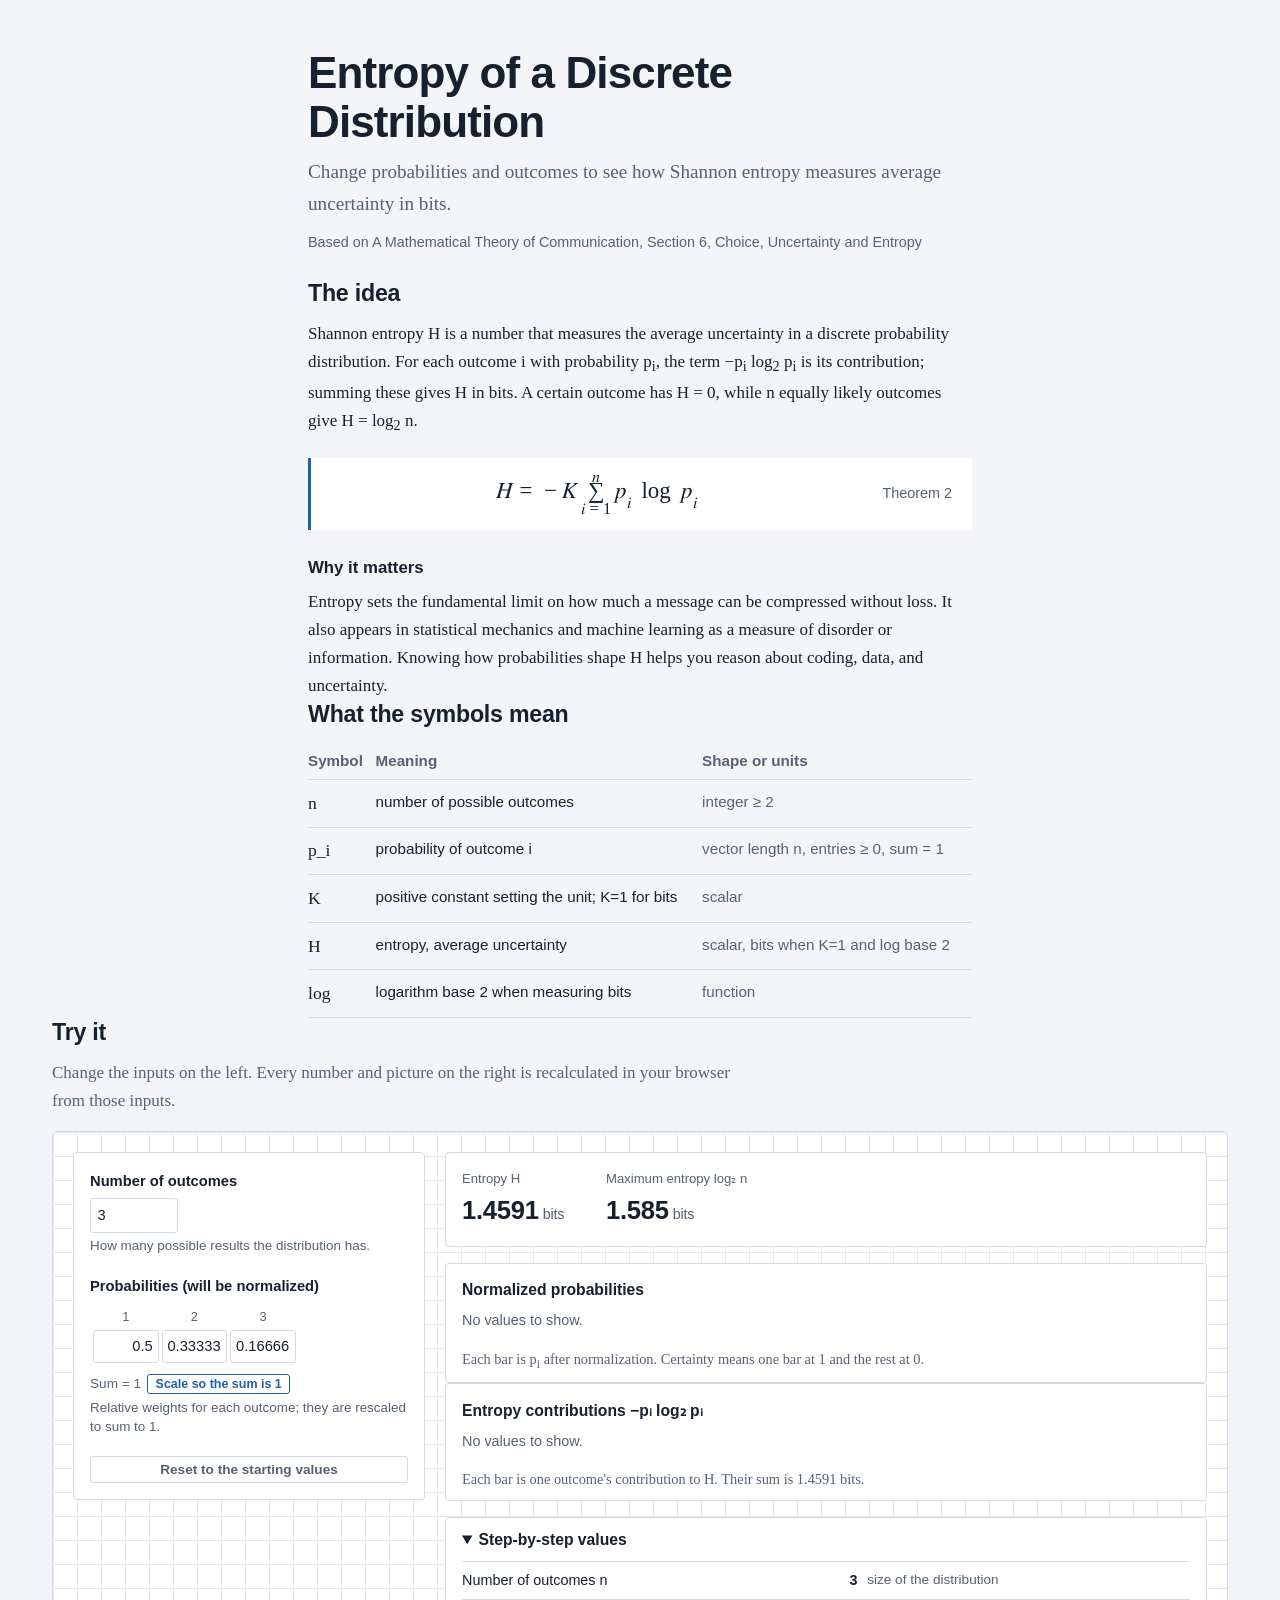
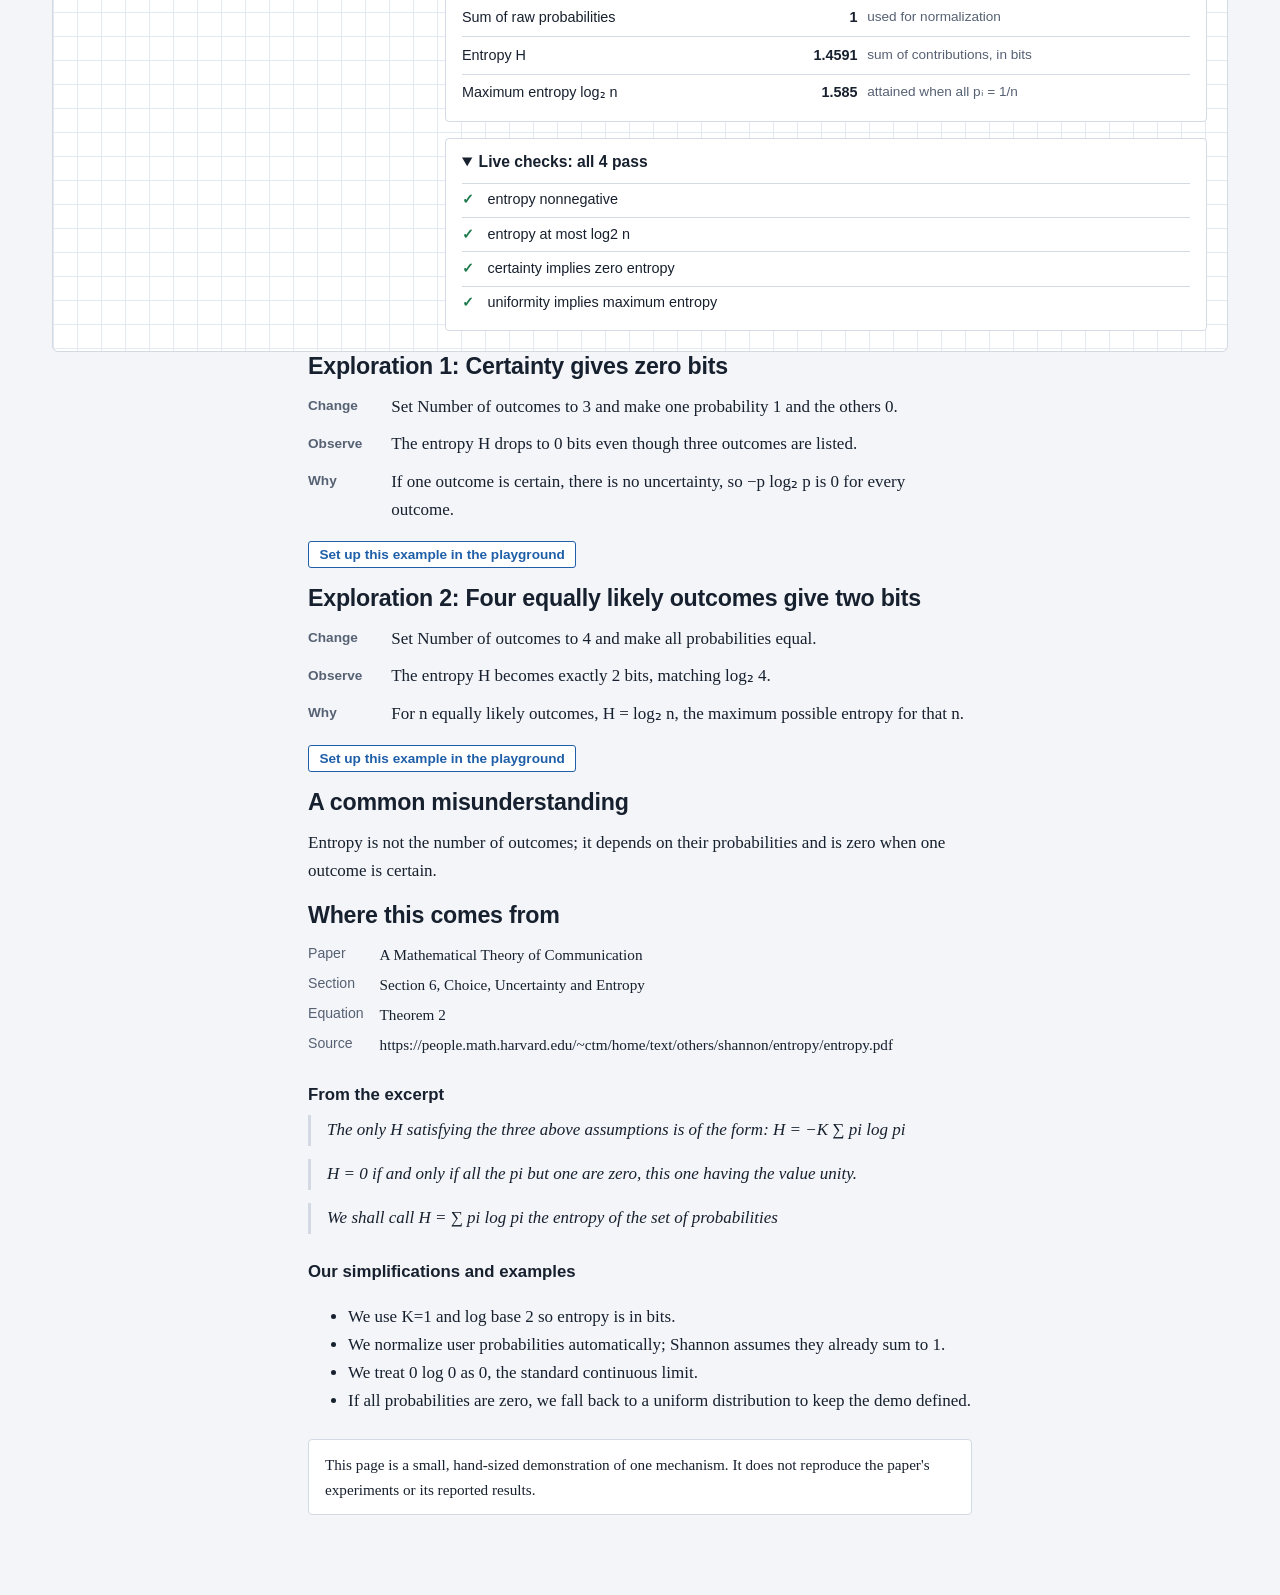
==== examples/entropy/index.html @ 0ae9be5a "docs: README, example pair (examples/entropy, copied unchanged from harness), pin all dependencies C" ====
<!doctype html>
<html lang="en">
<head>
<meta charset="utf-8">
<meta name="viewport" content="width=device-width, initial-scale=1">
<title>Entropy of a Discrete Distribution</title>
<style>
:root {
  --paper: #f3f5f8;
  --sheet: #ffffff;
  --ink: #17202e;
  --muted: #566173;
  --rule: #d3dae4;
  --grid: #e3e9f1;
  --accent: #1f5fa8;
  --accent-soft: #e4eefa;
  --mark: #fff0b3;
  --pass: #1d7a4c;
  --fail: #b3261e;
  --s1: #0072b2; --s2: #e69f00; --s3: #009e73; --s4: #cc79a7; --s5: #56b4e9; --s6: #d55e00;
  --serif: Charter, "Bitstream Charter", "Iowan Old Style", "Sitka Text", Cambria, Georgia, serif;
  --sans: -apple-system, BlinkMacSystemFont, "Segoe UI", Roboto, "Helvetica Neue", Arial, sans-serif;
  --math: "STIX Two Math", "Cambria Math", "Latin Modern Math", math, serif;
  color-scheme: light dark;
}
@media (prefers-color-scheme: dark) {
  :root {
    --paper: #161b23; --sheet: #1e2530; --ink: #e7ebf1; --muted: #a3adbd;
    --rule: #364152; --grid: #262f3c; --accent: #7fb2ec; --accent-soft: #233650;
    --mark: #5a4a12; --pass: #5cc995; --fail: #ff8a80;
  }
}

* { box-sizing: border-box; }
html { -webkit-text-size-adjust: 100%; }
body {
  margin: 0; background: var(--paper); color: var(--ink);
  font: 1.0625rem/1.65 var(--serif);
}
.skip { position: absolute; left: -999px; top: 0; background: var(--sheet); padding: .5rem 1rem; }
.skip:focus { left: 1rem; z-index: 10; }
.sr-only { position: absolute; width: 1px; height: 1px; overflow: hidden; clip: rect(0 0 0 0); }

.wrap { max-width: 44rem; margin: 0 auto; padding: 0 1.25rem; }
.wrap-wide { max-width: 76rem; margin: 0 auto; padding: 0 1.25rem; }
.wrap-inner { max-width: 44rem; margin: 0 auto; }
@media (min-width: 70rem) { .wrap-inner { margin: 0; } }

h1, h2, h3, summary, .btn, label, .readout, table, .checks, .source-line, .eq-label {
  font-family: var(--sans);
}
h1 { font-size: clamp(1.9rem, 4.5vw, 2.75rem); line-height: 1.12; font-weight: 700;
     letter-spacing: -0.02em; margin: 0 0 .6rem; }
h2 { font-size: 1.45rem; line-height: 1.25; font-weight: 650; letter-spacing: -0.01em;
     margin: 0 0 .75rem; }
h3 { font-size: 1.05rem; font-weight: 650; margin: 1.5rem 0 .4rem; }
p { margin: 0 0 1rem; }
code { font-size: .92em; background: var(--accent-soft); padding: .05em .3em; border-radius: 3px; }
math { font-family: var(--math); font-size: 1.08em; }

.page-head { padding-top: 3rem; padding-bottom: 1.5rem; }
.lede { font-size: 1.2rem; color: var(--muted); margin-bottom: .75rem; }
.source-line { font-size: .9rem; color: var(--muted); margin: 0; }

main > section { padding-top: 2.25rem; padding-bottom: .75rem; }
section:focus { outline: none; }

.equation {
  display: flex; align-items: center; gap: 1rem; margin: 1.25rem 0;
  padding: 1rem 1.25rem; background: var(--sheet); border-left: 3px solid var(--accent);
  overflow-x: auto;
}
.eq-body { flex: 1; text-align: center; font-size: 1.25rem; }
.eq-body math { font-size: 1.15em; }
.eq-label { color: var(--muted); font-size: .9rem; white-space: nowrap; }

table { border-collapse: collapse; font-variant-numeric: tabular-nums; }
.symbols { width: 100%; font-size: .95rem; }
.symbols th { text-align: left; font-weight: 600; color: var(--muted); border-bottom: 1px solid var(--rule);
              padding: .4rem .6rem .4rem 0; }
.symbols td { border-bottom: 1px solid var(--rule); padding: .55rem .6rem .55rem 0; vertical-align: top; }
.symbols td:first-child { font-family: var(--math); font-size: 1.1rem; white-space: nowrap; }
.symbols td:last-child { color: var(--muted); }

/* --- the bench: controls + results on graph paper --- */
.pg-intro { color: var(--muted); }
.bench {
  display: grid; grid-template-columns: minmax(16rem, 22rem) minmax(0, 1fr); gap: 1.25rem;
  margin-top: 1rem; padding: 1.25rem; border: 1px solid var(--rule); border-radius: 6px;
  background-color: var(--sheet);
  background-image:
    linear-gradient(var(--grid) 1px, transparent 1px),
    linear-gradient(90deg, var(--grid) 1px, transparent 1px);
  background-size: 24px 24px;
}
@media (max-width: 52rem) { .bench { grid-template-columns: minmax(0, 1fr); padding: .85rem; } }
.bench > * { min-width: 0; }
.controls, .results > * { background: var(--sheet); }
.controls { padding: 1rem; border: 1px solid var(--rule); border-radius: 4px; align-self: start; }
@media (min-width: 52rem) { .controls { position: sticky; top: 1rem; max-height: calc(100vh - 2rem); overflow: auto; } }
.results { display: flex; flex-direction: column; gap: 1rem; min-width: 0; }

.ctl { margin-bottom: 1.15rem; font-family: var(--sans); font-size: .92rem; }
.ctl > label, .ctl > .ctl-label { display: block; font-weight: 600; margin-bottom: .3rem; }
.ctl .help { color: var(--muted); font-size: .84rem; margin: .25rem 0 0; line-height: 1.4; }
.ctl-row { display: flex; align-items: center; gap: .6rem; }
.ctl input[type=range] { flex: 1; accent-color: var(--accent); min-width: 0; }
.ctl input[type=number], .ctl select, .grid-in {
  font: inherit; font-variant-numeric: tabular-nums; color: var(--ink); background: var(--sheet);
  border: 1px solid var(--rule); border-radius: 3px; padding: .25rem .4rem;
}
.ctl input[type=number] { width: 5.5rem; }
.ctl select { width: 100%; }
.ctl input[aria-invalid=true], .grid-in[aria-invalid=true] { border-color: var(--fail); }
.switch { display: flex; align-items: center; gap: .55rem; font-weight: 600; cursor: pointer; }
.switch input { width: 1.1rem; height: 1.1rem; accent-color: var(--accent); }
.grid { border-collapse: separate; border-spacing: 3px; }
.grid th { font-weight: 500; color: var(--muted); font-size: .8rem; padding: 0 .2rem; text-align: center; }
.grid td { padding: 0; }
.grid-in { width: 4.1rem; text-align: right; padding: .2rem .3rem; }
.ctl-tools { display: flex; flex-wrap: wrap; gap: .4rem; margin-top: .45rem; align-items: center; }
.sum { color: var(--muted); font-size: .85rem; font-variant-numeric: tabular-nums; }
.sum.off { color: var(--fail); }

.btn {
  font-size: .85rem; font-weight: 600; color: var(--accent); background: var(--sheet);
  border: 1px solid currentColor; border-radius: 3px; padding: .3rem .65rem; cursor: pointer;
}
.btn:hover { background: var(--accent-soft); }
.btn.quiet { border-color: var(--rule); color: var(--muted); width: 100%; }
.btn.small { font-size: .78rem; padding: .15rem .45rem; }
.btn[disabled] { opacity: .45; cursor: default; }
:focus-visible { outline: 3px solid var(--accent); outline-offset: 2px; }

.error { border: 1px solid var(--fail); color: var(--fail); padding: .75rem 1rem; border-radius: 4px;
         font-family: var(--sans); font-size: .92rem; }

.readout { display: flex; flex-wrap: wrap; gap: .5rem 2rem; margin: 0; padding: .9rem 1rem;
           border: 1px solid var(--rule); border-radius: 4px; }
.readout:empty { display: none; }
.readout div { min-width: 7rem; }
.readout dt { font-size: .82rem; color: var(--muted); }
.readout dd { margin: 0; font-size: 1.6rem; font-weight: 650; font-variant-numeric: tabular-nums;
              letter-spacing: -0.01em; border-radius: 3px; }
.readout dd .unit { font-size: .9rem; font-weight: 500; color: var(--muted); margin-left: .25rem; }

.figure { border: 1px solid var(--rule); border-radius: 4px; padding: .85rem 1rem .6rem; margin: 0; }
.figure h3 { margin: 0 0 .35rem; font-size: .98rem; }
.figure figcaption { font-size: .9rem; color: var(--muted); margin-top: .4rem; line-height: 1.45; }
.figure .chart { overflow-x: auto; }
.figure svg { display: block; width: 100%; height: auto; overflow: visible; }
.figure .chart > svg { min-width: 460px; }
.figure .note { font-family: var(--sans); font-size: .9rem; color: var(--muted); }
svg text { font-family: var(--sans); fill: var(--ink); font-variant-numeric: tabular-nums; }
svg .axis line, svg .axis path { stroke: var(--muted); }
svg .gridline { stroke: var(--grid); }
svg .tick { font-size: 11px; fill: var(--muted); }
svg .axis-label { font-size: 12px; fill: var(--muted); }
svg .val { font-size: 11px; }
svg .prim-box { fill: var(--sheet); stroke: var(--ink); stroke-width: 1.4; }
svg .prim-box.accent { fill: var(--accent-soft); stroke: var(--accent); }
svg .prim-line { stroke: var(--ink); stroke-width: 1.6; fill: none; }
svg .prim-line.accent { stroke: var(--accent); }
.mtable { font-size: .9rem; }
.mtable td, .mtable th { border: 1px solid var(--rule); padding: .25rem .55rem; text-align: right; }
.mtable th { color: var(--muted); font-weight: 500; background: var(--paper); }
.mwrap { overflow-x: auto; }

.panel { border: 1px solid var(--rule); border-radius: 4px; padding: .6rem 1rem; }
.panel summary { font-weight: 650; cursor: pointer; font-size: .98rem; }
.inter { width: 100%; font-size: .9rem; margin-top: .5rem; }
.inter td { border-top: 1px solid var(--rule); padding: .4rem .6rem .4rem 0; vertical-align: top; }
.inter td.v { text-align: right; white-space: nowrap; font-weight: 600; border-radius: 3px; }
.inter td.n { color: var(--muted); font-size: .85rem; }
.inter .mini { margin-left: auto; }
.inter .mini td { border: 0; padding: 0 0 0 .7rem; font-weight: 600; }
.checks { list-style: none; padding: 0; margin: .5rem 0 0; font-size: .9rem; }
.checks li { padding: .3rem 0; border-top: 1px solid var(--rule); display: flex; gap: .5rem; }
.checks .mark { font-weight: 700; width: 1.1rem; flex: none; }
.checks .ok .mark { color: var(--pass); }
.checks .bad .mark { color: var(--fail); }
.checks .detail { color: var(--muted); }

.changed { animation: mark 1.1s ease-out; }
@keyframes mark { from { background: var(--mark); } to { background: transparent; } }
@media (prefers-reduced-motion: reduce) {
  .changed { animation: none; }
  html { scroll-behavior: auto; }
}

.explore > .btn { margin-bottom: 1rem; }
.explore .steps { margin: 0 0 1rem; padding: 0; list-style: none; }
.explore .steps li { margin: 0 0 .6rem; padding-left: 5.2rem; position: relative; }
.explore .steps b { position: absolute; left: 0; font-family: var(--sans); font-size: .85rem;
                    color: var(--muted); font-weight: 600; top: .15rem; }

.cite { display: grid; grid-template-columns: max-content 1fr; gap: .3rem 1rem; margin: 0 0 1rem;
        font-size: .95rem; }
.cite dt { font-family: var(--sans); color: var(--muted); font-size: .88rem; }
.cite dd { margin: 0; overflow-wrap: anywhere; }
blockquote { margin: 0 0 .8rem; padding: .1rem 0 .1rem 1rem; border-left: 3px solid var(--rule);
             color: var(--ink); font-style: italic; }
.disclaimer { margin-top: 1.5rem; padding: .75rem 1rem; background: var(--sheet);
              border: 1px solid var(--rule); border-radius: 4px; font-size: .95rem; }
.empty-note { color: var(--muted); font-style: italic; }
main { padding-bottom: 4rem; }

</style>
</head>
<body>
<a class="skip" href="#playground">Skip to the playground</a>
<header class="page-head wrap">
  <h1 id="title"></h1>
  <p class="lede" id="subtitle"></p>
  <p class="source-line" id="source-line"></p>
</header>

<main>
  <section id="idea" class="wrap prose" aria-labelledby="idea-h">
    <h2 id="idea-h">The idea</h2>
    <div id="idea-what"></div>
    <div class="equation" id="equation" hidden>
      <div class="eq-body" id="equation-body"></div>
      <span class="eq-label" id="equation-label"></span>
    </div>
    <h3>Why it matters</h3>
    <div id="idea-why"></div>
  </section>

  <section id="symbols" class="wrap prose" aria-labelledby="symbols-h">
    <h2 id="symbols-h">What the symbols mean</h2>
    <table class="symbols">
      <thead><tr><th scope="col">Symbol</th><th scope="col">Meaning</th><th scope="col">Shape or units</th></tr></thead>
      <tbody id="symbols-body"></tbody>
    </table>
  </section>

  <section id="playground" class="wrap-wide" aria-labelledby="playground-h" tabindex="-1">
    <div class="wrap-inner">
      <h2 id="playground-h">Try it</h2>
      <p class="pg-intro" id="playground-intro">Change the inputs on the left. Every number and picture on the right is recalculated in your browser from those inputs.</p>
    </div>
    <div class="bench">
      <div class="controls" id="controls" aria-label="Inputs">
        <div id="controls-list"></div>
        <button type="button" class="btn quiet" id="reset">Reset to the starting values</button>
      </div>
      <div class="results">
        <div class="error" id="error" role="alert" hidden></div>
        <dl class="readout" id="readout"></dl>
        <div id="visuals"></div>
        <details class="panel" id="intermediates-panel" open>
          <summary>Step-by-step values</summary>
          <table class="inter"><tbody id="intermediates"></tbody></table>
        </details>
        <details class="panel" id="checks-panel" open>
          <summary id="checks-summary">Live checks</summary>
          <ul class="checks" id="checks"></ul>
        </details>
      </div>
    </div>
    <p class="sr-only" id="live" aria-live="polite"></p>
  </section>

  <section id="explore-1" class="wrap prose explore" aria-labelledby="explore-1-h"></section>
  <section id="explore-2" class="wrap prose explore" aria-labelledby="explore-2-h"></section>

  <section id="limitation" class="wrap prose" aria-labelledby="limitation-h">
    <h2 id="limitation-h">A limitation</h2>
    <div id="limitation-body"></div>
  </section>

  <section id="grounding" class="wrap prose" aria-labelledby="grounding-h">
    <h2 id="grounding-h">Where this comes from</h2>
    <dl class="cite" id="cite"></dl>
    <h3>From the excerpt</h3>
    <div id="from-excerpt"></div>
    <h3>Our simplifications and examples</h3>
    <ul id="our-simplifications"></ul>
    <p class="disclaimer" id="disclaimer">This page is a small, hand-sized demonstration of one mechanism. It does not reproduce the paper's experiments or its reported results.</p>
  </section>
</main>

<noscript><p class="wrap">This explainer needs JavaScript to calculate its values. Turn JavaScript on and reload the page.</p></noscript>

<script type="application/json" id="spec">{"title":"Entropy of a Discrete Distribution","subtitle":"Change probabilities and outcomes to see how Shannon entropy measures average uncertainty in bits.","meta":{"paper_title":"A Mathematical Theory of Communication","section_label":"Section 6, Choice, Uncertainty and Entropy","equation_label":"Theorem 2","source_url":"https://people.math.harvard.edu/~ctm/home/text/others/shannon/entropy/entropy.pdf","audience":"engineering undergraduate"},"sections":{"idea":{"what":"Shannon entropy H is a number that measures the average uncertainty in a discrete probability distribution. For each outcome i with probability p<sub>i<\/sub>, the term −p<sub>i<\/sub> log<sub>2<\/sub> p<sub>i<\/sub> is its contribution; summing these gives H in bits. A certain outcome has H = 0, while n equally likely outcomes give H = log<sub>2<\/sub> n.","why":"Entropy sets the fundamental limit on how much a message can be compressed without loss. It also appears in statistical mechanics and machine learning as a measure of disorder or information. Knowing how probabilities shape H helps you reason about coding, data, and uncertainty."},"equation":"<math display=\"block\"><mi>H<\/mi><mo>=<\/mo><mo>−<\/mo><mi>K<\/mi><munderover><mo>∑<\/mo><mrow><mi>i<\/mi><mo>=<\/mo><mn>1<\/mn><\/mrow><mi>n<\/mi><\/munderover><msub><mi>p<\/mi><mi>i<\/mi><\/msub><msub><mo>log<\/mo><mrow><\/mrow><\/msub><msub><mi>p<\/mi><mi>i<\/mi><\/msub><\/math>","symbols":[{"symbol":"n","meaning":"number of possible outcomes","shape":"integer ≥ 2"},{"symbol":"p_i","meaning":"probability of outcome i","shape":"vector length n, entries ≥ 0, sum = 1"},{"symbol":"K","meaning":"positive constant setting the unit; K=1 for bits","shape":"scalar"},{"symbol":"H","meaning":"entropy, average uncertainty","shape":"scalar, bits when K=1 and log base 2"},{"symbol":"log","meaning":"logarithm base 2 when measuring bits","shape":"function"}],"explorations":[{"title":"Certainty gives zero bits","change":"Set Number of outcomes to 3 and make one probability 1 and the others 0.","observe":"The entropy H drops to 0 bits even though three outcomes are listed.","why":"If one outcome is certain, there is no uncertainty, so −p log₂ p is 0 for every outcome.","preset":{"n":3,"p":[1,0,0]}},{"title":"Four equally likely outcomes give two bits","change":"Set Number of outcomes to 4 and make all probabilities equal.","observe":"The entropy H becomes exactly 2 bits, matching log₂ 4.","why":"For n equally likely outcomes, H = log₂ n, the maximum possible entropy for that n.","preset":{"n":4,"p":[0.25,0.25,0.25,0.25]}}],"limitation":{"kind":"misconception","text":"Entropy is not the number of outcomes; it depends on their probabilities and is zero when one outcome is certain."}},"controls":[{"id":"n","type":"number","label":"Number of outcomes","help":"How many possible results the distribution has.","min":2,"max":6,"step":1,"default":3},{"id":"p","type":"vector","label":"Probabilities (will be normalized)","help":"Relative weights for each outcome; they are rescaled to sum to 1.","length_from":"n","normalize":true,"default":[0.5,0.3333333333333333,0.16666666666666666],"min":0,"max":1,"step":0.01}],"outputs":[{"key":"entropy_bits","label":"Entropy H","decimals":4,"unit":"bits"},{"key":"max_entropy_bits","label":"Maximum entropy log₂ n","decimals":4,"unit":"bits"}],"visuals":[{"type":"bar","title":"Normalized probabilities","caption":"Each bar is p<sub>i<\/sub> after normalization. Certainty means one bar at 1 and the rest at 0.","values":"normalized_p","labels":["1","2","3","4","5","6"],"highlight":"max","y_label":"Probability","y_min":0,"y_max":1,"decimals":3},{"type":"bar","title":"Entropy contributions −pᵢ log₂ pᵢ","caption":"Each bar is one outcome's contribution to H. Their sum is {outputs.entropy_bits:4} bits.","values":"contributions","labels":["1","2","3","4","5","6"],"highlight":"max","y_label":"Contribution (bits)","y_min":0,"y_max":1,"decimals":3}],"invariants":[{"name":"entropy nonnegative","js":"out.entropy_bits >= -1e-12"},{"name":"entropy at most log2 n","js":"out.entropy_bits <= out.max_entropy_bits + 1e-12"},{"name":"certainty implies zero entropy","js":"!out.is_certain || Math.abs(out.entropy_bits) < 1e-12"},{"name":"uniformity implies maximum entropy","js":"!out.is_uniform || Math.abs(out.entropy_bits - out.max_entropy_bits) < 1e-12"}],"grounding":{"from_excerpt":["The only H satisfying the three above assumptions is of the form: H = −K ∑ pi log pi","H = 0 if and only if all the pi but one are zero, this one having the value unity.","We shall call H = ∑ pi log pi the entropy of the set of probabilities"],"our_simplifications":["We use K=1 and log base 2 so entropy is in bits.","We normalize user probabilities automatically; Shannon assumes they already sum to 1.","We treat 0 log 0 as 0, the standard continuous limit.","If all probabilities are zero, we fall back to a uniform distribution to keep the demo defined."]}}</script>
<script>
(function () {
"use strict";
try {
function compute(state) {
  const n = Math.max(2, Math.min(6, Math.round(state.n)));
  let raw = Array.isArray(state.p) ? state.p.slice(0, n) : [];
  while (raw.length < n) raw.push(0);
  raw = raw.map(v => (typeof v === 'number' && isFinite(v) && v > 0) ? v : 0);
  let sum = raw.reduce((a, b) => a + b, 0);
  let normalized_p;
  if (sum <= 0) {
    normalized_p = Array(n).fill(1 / n);
  } else {
    normalized_p = raw.map(v => v / sum);
  }
  const contributions = normalized_p.map(p => p > 0 ? -p * Math.log2(p) : 0);
  const entropy_bits = contributions.reduce((a, b) => a + b, 0);
  const max_entropy_bits = Math.log2(n);
  const is_certain = normalized_p.some(p => Math.abs(p - 1) < 1e-12);
  const is_uniform = normalized_p.every(p => Math.abs(p - 1 / n) < 1e-12);
  return {
    outputs: {
      normalized_p,
      contributions,
      entropy_bits,
      max_entropy_bits,
      is_certain,
      is_uniform
    },
    intermediates: [
      { label: 'Number of outcomes n', value: n, note: 'size of the distribution' },
      { label: 'Sum of raw probabilities', value: sum, note: 'used for normalization' },
      { label: 'Entropy H', value: entropy_bits, note: 'sum of contributions, in bits' },
      { label: 'Maximum entropy log₂ n', value: max_entropy_bits, note: 'attained when all pᵢ = 1/n' }
    ],
    checks: []
  };
}
;window.__P2P_COMPUTE = (typeof compute === "function") ? compute : null;
} catch (e) { window.__P2P_COMPUTE_ERROR = String(e && e.message || e); }
})();
</script>
<script>
/* Paper to Playground runtime: generic, topic-agnostic renderer.
 * Reads SPEC (JSON, already sanitized in Python) and calls compute(state), which the
 * page defines in a separate <script>. Owns all DOM work: controls, charts, readouts.
 * No network APIs, no external resources. ES2017. */
(function () {
  "use strict";

  var SPEC = {};
  try { SPEC = JSON.parse(document.getElementById("spec").textContent) || {}; }
  catch (e) { SPEC = {}; }
  var compute = typeof window.__P2P_COMPUTE === "function" ? window.__P2P_COMPUTE : null;
  var computeLoadError = window.__P2P_COMPUTE_ERROR || null;

  var CONTROLS = Array.isArray(SPEC.controls) ? SPEC.controls : [];
  // Invariants from the plan: boolean expressions over out (outputs) and s (state).
  var INVARIANTS = (Array.isArray(SPEC.invariants) ? SPEC.invariants : []).map(function (inv) {
    var fn = null;
    try { fn = new Function("out", "s", '"use strict"; return (' + String(inv.js) + ");"); } catch (e) { fn = null; }
    return { label: inv.name || String(inv.js), fn: fn };
  });
  var byId = {};
  CONTROLS.forEach(function (c) { if (c && c.id) byId[c.id] = c; });
  var state = {};
  var lastValues = {};
  var ctlNodes = {};
  var SERIES = ["var(--s1)", "var(--s2)", "var(--s3)", "var(--s4)", "var(--s5)", "var(--s6)"];
  var NS = "http://www.w3.org/2000/svg"; // XML namespace identifier, not a network request

  // ---------- small helpers ----------
  function $(id) { return document.getElementById(id); }
  function clone(v) { return v === undefined ? v : JSON.parse(JSON.stringify(v)); }
  function isNum(v) { return typeof v === "number"; }
  function el(tag, attrs, kids) {
    var n = document.createElement(tag);
    if (attrs) Object.keys(attrs).forEach(function (k) {
      if (k === "html") n.innerHTML = attrs[k] == null ? "" : String(attrs[k]);
      else if (k === "text") n.textContent = attrs[k] == null ? "" : String(attrs[k]);
      else if (k === "cls") n.className = attrs[k];
      else if (attrs[k] !== undefined && attrs[k] !== null && attrs[k] !== false) n.setAttribute(k, attrs[k]);
    });
    (kids || []).forEach(function (k) { if (k) n.appendChild(k); });
    return n;
  }
  function svg(tag, attrs, text) {
    var n = document.createElementNS(NS, tag);
    if (attrs) Object.keys(attrs).forEach(function (k) {
      if (attrs[k] !== undefined && attrs[k] !== null) n.setAttribute(k, attrs[k]);
    });
    if (text !== undefined) n.textContent = text;
    return n;
  }
  var scratch = document.createElement("div");
  function plain(s) { scratch.innerHTML = s == null ? "" : String(s); return scratch.textContent; }
  function setHTML(id, s) { var n = $(id); if (n) n.innerHTML = s == null ? "" : String(s); }

  function fmt(v, d) {
    if (d === undefined || d === null) d = 3;
    if (v === null || v === undefined) return "—";
    if (typeof v === "boolean") return v ? "yes" : "no";
    if (isNum(v)) {
      if (!isFinite(v)) return "undefined (see note)";
      var r = Number(v.toFixed(d));
      if (r === 0 && v !== 0 && Math.abs(v) < 1e-12) r = 0;
      if (Object.is(r, -0)) r = 0;
      var s = r.toFixed(d);
      if (d > 0) s = s.replace(/(\.\d*?)0+$/, "$1").replace(/\.$/, "");
      return s.replace("-", "−");
    }
    if (Array.isArray(v)) return "[" + v.map(function (x) { return fmt(x, d); }).join(", ") + "]";
    return String(v);
  }
  function path(obj, p) {
    return String(p).split(".").reduce(function (o, k) {
      return o == null ? undefined : o[/^\d+$/.test(k) ? Number(k) : k];
    }, obj);
  }
  var ctx = { outputs: {}, state: state };
  function resolve(ref) {
    if (typeof ref === "string" && /^(outputs|state)\.[\w.]+$/.test(ref)) return path(ctx, ref);
    return ref;
  }
  function num(ref, dflt) {
    var v = resolve(ref);
    if (typeof v === "string" && v.trim() !== "" && !isNaN(Number(v))) v = Number(v);
    return isNum(v) && isFinite(v) ? v : dflt;
  }
  function template(s, d) {
    return String(s == null ? "" : s).replace(/\{((?:outputs|state)\.[\w.]+)(?::(\d))?\}/g,
      function (_, p, dd) { return fmt(path(ctx, p), dd === undefined ? d : Number(dd)); });
  }
  function reduceMotion() {
    return window.matchMedia && window.matchMedia("(prefers-reduced-motion: reduce)").matches;
  }
  function flash(node) {
    if (!node) return;
    node.classList.remove("changed"); void node.offsetWidth; node.classList.add("changed");
  }
  function say(msg) { var n = $("live"); if (n) n.textContent = msg; }

  // ---------- state ----------
  function fillOf(c) { return isNum(c.fill) ? c.fill : 0; }
  function resizeVector(a, n, fill) {
    a = Array.isArray(a) ? a.slice(0, n) : [];
    while (a.length < n) a.push(fill);
    return a;
  }
  function resizeMatrix(m, r, cc, fill) {
    m = Array.isArray(m) ? m.slice(0, r) : [];
    while (m.length < r) m.push([]);
    return m.map(function (row) { return resizeVector(row, cc, fill); });
  }
  function dims(c) {
    var v = state[c.id];
    var r = c.rows_from ? Math.round(num("state." + c.rows_from, 1)) : (Array.isArray(v) ? v.length : (c.rows || 1));
    var k = c.cols_from ? Math.round(num("state." + c.cols_from, 1))
      : (Array.isArray(v) && Array.isArray(v[0]) ? v[0].length : (c.cols || 1));
    return [Math.max(1, r), Math.max(1, k)];
  }
  function applyBindings() {
    CONTROLS.forEach(function (c) {
      if (c.type === "vector" && c.length_from) {
        var n = Math.max(1, Math.round(num("state." + c.length_from, 1)));
        state[c.id] = resizeVector(state[c.id], n, fillOf(c));
      } else if (c.type === "matrix" && (c.rows_from || c.cols_from)) {
        var d = dims(c);
        state[c.id] = resizeMatrix(state[c.id], d[0], d[1], fillOf(c));
      }
    });
  }
  function dependents(id) {
    return CONTROLS.filter(function (c) {
      return c.length_from === id || c.rows_from === id || c.cols_from === id;
    });
  }
  function resetState() {
    Object.keys(state).forEach(function (k) { delete state[k]; });
    CONTROLS.forEach(function (c) { state[c.id] = clone(c["default"]); });
    applyBindings();
  }
  function clamp(c, v) {
    if (isNum(c.min) && v < c.min) v = c.min;
    if (isNum(c.max) && v > c.max) v = c.max;
    return v;
  }
  function parseNum(s) {
    var v = Number(String(s).replace("−", "-").trim());
    return String(s).trim() === "" || !isFinite(v) ? null : v;
  }

  // ---------- controls ----------
  function helpNode(c) { return c.help ? el("p", { cls: "help", html: c.help }) : null; }
  function changed(c, rerenderSelf) {
    var deps = dependents(c.id);
    if (deps.length) {
      applyBindings();
      deps.forEach(function (d) { renderControl(d); });
    }
    if (rerenderSelf) renderControl(c);
    update();
  }

  function scalarControl(c) {
    var id = "ctl-" + c.id;
    var wrap = el("div", { cls: "ctl" });
    wrap.appendChild(el("label", { "for": id, html: c.label || c.id }));
    var row = el("div", { cls: "ctl-row" });
    var step = isNum(c.step) ? c.step : "any";
    var numIn = el("input", { type: "number", id: id, step: step, min: c.min, max: c.max,
                              value: state[c.id], "aria-describedby": c.help ? id + "-help" : null });
    if (c.type === "slider") {
      var range = el("input", { type: "range", min: isNum(c.min) ? c.min : 0, max: isNum(c.max) ? c.max : 1,
                                step: step, value: state[c.id], "aria-label": plain(c.label || c.id) });
      numIn.setAttribute("aria-label", plain(c.label || c.id) + " value");
      numIn.removeAttribute("id");
      range.id = id;
      range.addEventListener("input", function () {
        var v = parseNum(range.value); if (v === null) return;
        state[c.id] = v; numIn.value = v; numIn.removeAttribute("aria-invalid"); changed(c);
      });
      row.appendChild(range);
      numIn.addEventListener("input", function () {
        var v = parseNum(numIn.value);
        if (v === null) { numIn.setAttribute("aria-invalid", "true"); return; }
        numIn.removeAttribute("aria-invalid");
        v = clamp(c, v); state[c.id] = v; range.value = v; changed(c);
      });
      numIn.addEventListener("change", function () { numIn.value = state[c.id]; });
    } else {
      numIn.addEventListener("input", function () {
        var v = parseNum(numIn.value);
        if (v === null) { numIn.setAttribute("aria-invalid", "true"); return; }
        numIn.removeAttribute("aria-invalid"); state[c.id] = clamp(c, v); changed(c);
      });
      numIn.addEventListener("change", function () { numIn.value = state[c.id]; });
    }
    row.appendChild(numIn);
    if (c.unit) row.appendChild(el("span", { cls: "sum", html: c.unit }));
    wrap.appendChild(row);
    var h = helpNode(c); if (h) { h.id = id + "-help"; wrap.appendChild(h); }
    return wrap;
  }

  function toggleControl(c) {
    var id = "ctl-" + c.id;
    var input = el("input", { type: "checkbox", id: id });
    input.checked = !!state[c.id];
    input.addEventListener("change", function () { state[c.id] = input.checked; changed(c); });
    var lab = el("label", { cls: "switch", "for": id }, [input, el("span", { html: c.label || c.id })]);
    return el("div", { cls: "ctl" }, [lab, helpNode(c)]);
  }

  function selectControl(c) {
    var id = "ctl-" + c.id;
    var sel = el("select", { id: id });
    (c.options || []).forEach(function (o) {
      var val = o && typeof o === "object" ? o.value : o;
      var lab = o && typeof o === "object" ? (o.label || String(o.value)) : String(o);
      var opt = el("option", { value: String(val), text: o && typeof o === "object" ? plain(lab) : String(o) });
      if (String(val) === String(state[c.id])) opt.selected = true;
      sel.appendChild(opt);
    });
    sel.addEventListener("change", function () {
      var o = (c.options || []).filter(function (x) {
        return String(x && typeof x === "object" ? x.value : x) === sel.value;
      })[0];
      state[c.id] = o && typeof o === "object" ? o.value : (o !== undefined ? o : sel.value);
      changed(c);
    });
    return el("div", { cls: "ctl" }, [el("label", { "for": id, html: c.label || c.id }), sel, helpNode(c)]);
  }

  function labelAt(labels, i, prefix) {
    if (Array.isArray(labels) && labels[i] !== undefined) return String(labels[i]);
    return (prefix || "") + (i + 1);
  }
  function cellInput(c, aria, get, set) {
    var inp = el("input", { cls: "grid-in", type: "text", inputmode: "decimal", value: fmt(get(), 6).replace("−", "-"),
                            "aria-label": aria });
    inp.addEventListener("input", function () {
      var v = parseNum(inp.value);
      if (v === null) { inp.setAttribute("aria-invalid", "true"); return; }
      inp.removeAttribute("aria-invalid"); set(clamp(c, v)); changed(c);
    });
    inp.addEventListener("change", function () { inp.value = fmt(get(), 6).replace("−", "-"); });
    return inp;
  }

  function vectorControl(c) {
    var v = state[c.id] = Array.isArray(state[c.id]) ? state[c.id] : [];
    var wrap = el("div", { cls: "ctl", role: "group", "aria-labelledby": "lab-" + c.id });
    wrap.appendChild(el("div", { cls: "ctl-label", id: "lab-" + c.id, html: c.label || c.id }));
    var t = el("table", { cls: "grid" });
    var hr = el("tr"), br = el("tr");
    v.forEach(function (_, i) {
      var name = labelAt(c.labels, i, c.label_prefix || "");
      hr.appendChild(el("th", { scope: "col", html: name }));
      br.appendChild(el("td", null, [cellInput(c, plain(c.label || c.id) + " " + plain(name),
        function () { return state[c.id][i]; }, function (x) { state[c.id][i] = x; })]));
    });
    t.appendChild(hr); t.appendChild(br);
    wrap.appendChild(el("div", { cls: "mwrap" }, [t]));
    var tools = el("div", { cls: "ctl-tools" });
    if (c.normalize || c.show_sum) {
      var s = v.reduce(function (a, b) { return a + (isNum(b) ? b : 0); }, 0);
      var off = c.normalize && Math.abs(s - 1) > 1e-6;
      tools.appendChild(el("span", { cls: "sum" + (off ? " off" : ""), id: "sum-" + c.id,
                                      text: "Sum = " + fmt(s, 4) + (off ? " (not 1)" : "") }));
    }
    if (c.normalize) {
      var nb = el("button", { type: "button", cls: "btn small", text: "Scale so the sum is 1" });
      nb.addEventListener("click", function () {
        var sum = state[c.id].reduce(function (a, b) { return a + (isNum(b) && b > 0 ? b : 0); }, 0);
        if (sum > 0) state[c.id] = state[c.id].map(function (x) { return isNum(x) && x > 0 ? x / sum : 0; });
        changed(c, true); say("Values scaled so they sum to 1.");
      });
      tools.appendChild(nb);
    }
    if (c.resizable && !c.length_from) {
      var lim = Array.isArray(c.resizable) ? c.resizable : [1, 8];
      var add = el("button", { type: "button", cls: "btn small", text: "Add entry" });
      var rem = el("button", { type: "button", cls: "btn small", text: "Remove entry" });
      if (v.length >= lim[1]) add.disabled = true;
      if (v.length <= lim[0]) rem.disabled = true;
      add.addEventListener("click", function () { state[c.id].push(fillOf(c)); changed(c, true); });
      rem.addEventListener("click", function () { state[c.id].pop(); changed(c, true); });
      tools.appendChild(add); tools.appendChild(rem);
    }
    if (tools.childNodes.length) wrap.appendChild(tools);
    var h = helpNode(c); if (h) wrap.appendChild(h);
    return wrap;
  }

  function matrixControl(c) {
    var d = dims(c);
    state[c.id] = resizeMatrix(state[c.id], d[0], d[1], fillOf(c));
    var m = state[c.id];
    var wrap = el("div", { cls: "ctl", role: "group", "aria-labelledby": "lab-" + c.id });
    wrap.appendChild(el("div", { cls: "ctl-label", id: "lab-" + c.id, html: c.label || c.id }));
    var t = el("table", { cls: "grid" });
    var head = el("tr", null, [el("th")]);
    for (var j = 0; j < d[1]; j++) head.appendChild(el("th", { scope: "col", html: labelAt(c.col_labels, j, "c") }));
    t.appendChild(head);
    m.forEach(function (row, i) {
      var rname = labelAt(c.row_labels, i, "r");
      var tr = el("tr", null, [el("th", { scope: "row", html: rname })]);
      row.forEach(function (_, jj) {
        tr.appendChild(el("td", null, [cellInput(c,
          plain(c.label || c.id) + " row " + plain(rname) + " column " + plain(labelAt(c.col_labels, jj, "c")),
          function () { return state[c.id][i][jj]; }, function (x) { state[c.id][i][jj] = x; })]));
      });
      t.appendChild(tr);
    });
    wrap.appendChild(el("div", { cls: "mwrap" }, [t]));
    var rz = c.resizable;
    if (rz && typeof rz === "object") {
      var tools = el("div", { cls: "ctl-tools" });
      [["rows", "row", 0], ["cols", "column", 1]].forEach(function (spec) {
        var lim = rz[spec[0]]; var bound = spec[2] === 0 ? c.rows_from : c.cols_from;
        if (!Array.isArray(lim) || bound) return;
        var cur = d[spec[2]];
        var a = el("button", { type: "button", cls: "btn small", text: "Add " + spec[1] });
        var r = el("button", { type: "button", cls: "btn small", text: "Remove " + spec[1] });
        if (cur >= lim[1]) a.disabled = true;
        if (cur <= lim[0]) r.disabled = true;
        a.addEventListener("click", function () {
          var nd = dims(c); nd[spec[2]] += 1;
          state[c.id] = resizeMatrix(state[c.id], nd[0], nd[1], fillOf(c)); changed(c, true);
        });
        r.addEventListener("click", function () {
          var nd = dims(c); nd[spec[2]] -= 1;
          state[c.id] = resizeMatrix(state[c.id], nd[0], nd[1], fillOf(c)); changed(c, true);
        });
        tools.appendChild(a); tools.appendChild(r);
      });
      if (tools.childNodes.length) wrap.appendChild(tools);
    }
    var h = helpNode(c); if (h) wrap.appendChild(h);
    return wrap;
  }

  function renderControl(c) {
    var node;
    if (c.type === "slider" || c.type === "number") node = scalarControl(c);
    else if (c.type === "toggle") node = toggleControl(c);
    else if (c.type === "select") node = selectControl(c);
    else if (c.type === "vector") node = vectorControl(c);
    else if (c.type === "matrix") node = matrixControl(c);
    else node = el("div", { cls: "ctl" }, [el("p", { cls: "help", text: "Unsupported control: " + c.type })]);
    node.setAttribute("data-control", c.id);
    var old = ctlNodes[c.id];
    if (old && old.parentNode) {
      var focusedLabel = document.activeElement && old.contains(document.activeElement)
        ? document.activeElement.getAttribute("aria-label") || document.activeElement.textContent : null;
      old.parentNode.replaceChild(node, old);
      if (focusedLabel) {
        var again = Array.prototype.filter.call(node.querySelectorAll("input,button,select"), function (n) {
          return (n.getAttribute("aria-label") || n.textContent) === focusedLabel;
        })[0];
        if (again && !again.disabled) again.focus();
      }
    } else {
      $("controls-list").appendChild(node);
    }
    ctlNodes[c.id] = node;
  }
  function renderAllControls() {
    $("controls-list").innerHTML = ""; ctlNodes = {};
    CONTROLS.forEach(renderControl);
  }

  // ---------- charts ----------
  function niceTicks(lo, hi, count) {
    if (!(isFinite(lo) && isFinite(hi))) return [0, 1];
    if (lo === hi) { var pad = Math.abs(lo) * 0.5 || 1; lo -= pad; hi += pad; }
    var span = hi - lo, step = Math.pow(10, Math.floor(Math.log10(span / count)));
    var err = (count * step) / span;
    if (err <= 0.15) step *= 10; else if (err <= 0.35) step *= 5; else if (err <= 0.75) step *= 2;
    var ticks = [], start = Math.ceil(lo / step - 1e-9) * step;
    for (var t = start; t <= hi + step * 1e-9; t += step) ticks.push(Math.abs(t) < step * 1e-9 ? 0 : t);
    return ticks;
  }
  function tickFmt(t) {
    var a = Math.abs(t);
    if (a !== 0 && (a < 1e-3 || a >= 1e5)) return t.toExponential(1).replace("-", "−");
    return fmt(t, a < 1 ? 3 : (a < 10 ? 2 : 1));
  }
  function frame(title, caption, body, note) {
    var fig = el("figure", { cls: "figure" });
    if (title) fig.appendChild(el("h3", { html: template(title) }));
    fig.appendChild(body && body.namespaceURI === NS ? el("div", { cls: "chart" }, [body]) : body);
    if (note) fig.appendChild(el("p", { cls: "note", text: note }));
    if (caption) fig.appendChild(el("figcaption", { html: template(caption) }));
    return fig;
  }
  function axes(g, x0, y0, w, h, yTicks, ys, xl, yl) {
    yTicks.forEach(function (t) {
      var y = ys(t);
      g.appendChild(svg("line", { "class": "gridline", x1: x0, x2: x0 + w, y1: y, y2: y }));
      g.appendChild(svg("text", { "class": "tick", x: x0 - 6, y: y + 4, "text-anchor": "end" }, tickFmt(t)));
    });
    var ax = svg("g", { "class": "axis" });
    ax.appendChild(svg("line", { x1: x0, x2: x0, y1: y0, y2: y0 + h }));
    g.appendChild(ax);
    if (yl) g.appendChild(svg("text", { "class": "axis-label", x: 14, y: y0 + h / 2,
      transform: "rotate(-90 14 " + (y0 + h / 2) + ")", "text-anchor": "middle" }, plain(template(yl))));
    if (xl) g.appendChild(svg("text", { "class": "axis-label", x: x0 + w / 2, y: y0 + h + 40,
      "text-anchor": "middle" }, plain(template(xl))));
  }
  function seriesList(v) {
    if (Array.isArray(v.series) && v.series.length) return v.series;
    return [{ values: v.values || v.source, label: v.label }];
  }

  function barChart(v) {
    var series = seriesList(v).map(function (s) {
      var vals = resolve(s.values || s.y || s.source);
      return { label: s.label, vals: Array.isArray(vals) ? vals : (isNum(vals) ? [vals] : []) };
    });
    var n = Math.max.apply(null, series.map(function (s) { return s.vals.length; }).concat([0]));
    if (!n) return frame(v.title, v.caption, el("p", { cls: "note", text: "No values to show." }));
    var labels = resolve(v.labels);
    var all = [];
    series.forEach(function (s) { s.vals.forEach(function (x) { if (isNum(x) && isFinite(x)) all.push(x); }); });
    var lo = isNum(v.y_min) ? v.y_min : Math.min(0, Math.min.apply(null, all.concat([0])));
    var hi = isNum(v.y_max) ? v.y_max : Math.max(0, Math.max.apply(null, all.concat([lo + 1e-9])));
    var ticks = niceTicks(lo, hi, 5); lo = Math.min(lo, ticks[0]); hi = Math.max(hi, ticks[ticks.length - 1]);
    var W = 600, H = v.x_label || series.length > 1 ? 280 : 256, x0 = 54, y0 = 16, w = W - x0 - 12, h = H - y0 - (v.x_label || series.length > 1 ? 58 : 34);
    var ys = function (t) { return y0 + h - ((t - lo) / (hi - lo || 1)) * h; };
    var root = svg("svg", { viewBox: "0 0 " + W + " " + H, role: "img" });
    var g = svg("g"); root.appendChild(g);
    axes(g, x0, y0, w, h, ticks, ys, v.x_label, v.y_label);
    var band = w / n, gw = band * 0.72, bw = gw / series.length;
    var maxIdx = -1;
    if (v.highlight === "max" && series.length === 1) {
      var best = -Infinity;
      series[0].vals.forEach(function (x, i) { if (isNum(x) && x > best) { best = x; maxIdx = i; } });
    }
    var summary = [];
    for (var i = 0; i < n; i++) {
      var cx = x0 + band * i + (band - gw) / 2;
      series.forEach(function (s, si) {
        var val = s.vals[i];
        if (!(isNum(val) && isFinite(val))) return;
        var yv = ys(val), yz = ys(Math.max(lo, Math.min(hi, 0)));
        var col = series.length > 1 ? SERIES[si % SERIES.length] : (maxIdx === i ? "var(--s2)" : "var(--s1)");
        g.appendChild(svg("rect", { x: cx + bw * si + 1, y: Math.min(yv, yz), width: Math.max(1, bw - 2),
                                     height: Math.max(0.5, Math.abs(yz - yv)), fill: col, rx: 1.5 }));
        if (v.value_labels !== false && bw > 18) {
          var inside = val < 0 && Math.abs(yz - yv) > 18;
          g.appendChild(svg("text", { "class": "val", x: cx + bw * si + bw / 2, "text-anchor": "middle",
            y: val >= 0 ? yv - 5 : (inside ? yv - 5 : yv + 13), style: inside ? "fill:#fff" : null },
            fmt(val, isNum(v.decimals) ? v.decimals : 3)));
        }
        summary.push(plain(labelAt(labels, i, "")) + " " + fmt(val, 3));
      });
      g.appendChild(svg("text", { "class": "tick", x: x0 + band * i + band / 2, y: y0 + h + 16,
                                   "text-anchor": "middle" }, plain(labelAt(labels, i, ""))));
    }
    g.appendChild(svg("line", { x1: x0, x2: x0 + w, y1: ys(Math.max(lo, Math.min(hi, 0))),
                                 y2: ys(Math.max(lo, Math.min(hi, 0))), stroke: "var(--muted)" }));
    if (series.length > 1) legend(g, series, x0, H - 6);
    root.setAttribute("aria-label", plain(template(v.title || "Bar chart")) + ": " + summary.join(", "));
    return frame(v.title, v.caption, root);
  }

  function legend(g, series, x, y) {
    var cx = x;
    series.forEach(function (s, i) {
      g.appendChild(svg("rect", { x: cx, y: y - 9, width: 10, height: 10, fill: SERIES[i % SERIES.length] }));
      var label = plain(template(s.label || "series " + (i + 1)));
      g.appendChild(svg("text", { "class": "tick", x: cx + 14, y: y }, label));
      cx += 26 + label.length * 6.5;
    });
  }

  function lineChart(v) {
    var shared = resolve(v.x);
    var series = (Array.isArray(v.series) ? v.series : [{ y: v.y, x: v.x, label: v.label }]).map(function (s) {
      var ys = resolve(s.y || s.values), xs = s.x !== undefined ? resolve(s.x) : shared;
      ys = Array.isArray(ys) ? ys : [];
      if (!Array.isArray(xs)) xs = ys.map(function (_, i) { return i; });
      var pts = [];
      for (var i = 0; i < Math.min(xs.length, ys.length); i++)
        if (isNum(xs[i]) && isNum(ys[i]) && isFinite(xs[i]) && isFinite(ys[i])) pts.push([xs[i], ys[i]]);
      return { label: s.label, pts: pts, dashed: !!s.dashed };
    });
    var marks = (v.points || []).map(function (p) {
      return { x: num(p.x, NaN), y: num(p.y, NaN), label: p.label };
    }).filter(function (p) { return isFinite(p.x) && isFinite(p.y); });
    var X = [], Y = [];
    series.forEach(function (s) { s.pts.forEach(function (p) { X.push(p[0]); Y.push(p[1]); }); });
    marks.forEach(function (p) { X.push(p.x); Y.push(p.y); });
    if (!X.length) return frame(v.title, v.caption, el("p", { cls: "note", text: "No points to plot." }));
    var xlo = isNum(v.x_min) ? v.x_min : Math.min.apply(null, X), xhi = isNum(v.x_max) ? v.x_max : Math.max.apply(null, X);
    var ylo = isNum(v.y_min) ? v.y_min : Math.min.apply(null, Y), yhi = isNum(v.y_max) ? v.y_max : Math.max.apply(null, Y);
    var yt = niceTicks(ylo, yhi, 5); ylo = Math.min(ylo, yt[0]); yhi = Math.max(yhi, yt[yt.length - 1]);
    var xt = niceTicks(xlo, xhi, 6); if (xlo === xhi) { xlo = xt[0]; xhi = xt[xt.length - 1]; }
    var W = 600, H = 290, x0 = 54, y0 = 16, w = W - x0 - 14, h = H - y0 - 62;
    var sx = function (t) { return x0 + ((t - xlo) / (xhi - xlo || 1)) * w; };
    var sy = function (t) { return y0 + h - ((t - ylo) / (yhi - ylo || 1)) * h; };
    var root = svg("svg", { viewBox: "0 0 " + W + " " + H, role: "img" });
    var g = svg("g"); root.appendChild(g);
    axes(g, x0, y0, w, h, yt, sy, v.x_label, v.y_label);
    g.appendChild(svg("line", { x1: x0, x2: x0 + w, y1: y0 + h, y2: y0 + h, stroke: "var(--muted)" }));
    xt.forEach(function (t) {
      if (t < xlo - 1e-9 || t > xhi + 1e-9) return;
      g.appendChild(svg("text", { "class": "tick", x: sx(t), y: y0 + h + 16, "text-anchor": "middle" }, tickFmt(t)));
    });
    if (ylo < 0 && yhi > 0) g.appendChild(svg("line", { x1: x0, x2: x0 + w, y1: sy(0), y2: sy(0), stroke: "var(--muted)", "stroke-dasharray": "2 3" }));
    series.forEach(function (s, i) {
      if (!s.pts.length) return;
      var d = s.pts.map(function (p, k) { return (k ? "L" : "M") + sx(p[0]).toFixed(2) + " " + sy(p[1]).toFixed(2); }).join(" ");
      g.appendChild(svg("path", { d: d, fill: "none", stroke: SERIES[i % SERIES.length], "stroke-width": 2.2,
                                   "stroke-dasharray": s.dashed ? "6 4" : null, "stroke-linejoin": "round" }));
      if (s.pts.length <= 24) s.pts.forEach(function (p) {
        g.appendChild(svg("circle", { cx: sx(p[0]), cy: sy(p[1]), r: 2.6, fill: SERIES[i % SERIES.length] }));
      });
    });
    marks.forEach(function (p) {
      g.appendChild(svg("circle", { cx: sx(p.x), cy: sy(p.y), r: 6, fill: "var(--sheet)", stroke: "var(--s6)", "stroke-width": 2.5 }));
      if (p.label) g.appendChild(svg("text", { "class": "val", x: sx(p.x) + 9, y: sy(p.y) - 8 }, plain(template(p.label))));
    });
    if (series.length > 1) legend(g, series, x0, H - 6);
    root.setAttribute("aria-label", plain(template(v.title || "Line chart")) + ", " + series.length + " series");
    return frame(v.title, v.caption, root);
  }

  function mix(a, b, t) { return a.map(function (x, i) { return Math.round(x + (b[i] - x) * t); }); }
  function rgb(c) { return "rgb(" + c.join(",") + ")"; }
  function heatmap(v) {
    var data = resolve(v.values || v.source);
    if (!Array.isArray(data) || !data.length) return frame(v.title, v.caption, el("p", { cls: "note", text: "No values to show." }));
    data = data.map(function (r) { return Array.isArray(r) ? r : [r]; });
    var flat = [];
    data.forEach(function (r) { r.forEach(function (x) { if (isNum(x) && isFinite(x)) flat.push(x); }); });
    var lo = isNum(v.v_min) ? v.v_min : Math.min.apply(null, flat.concat([0]));
    var hi = isNum(v.v_max) ? v.v_max : Math.max.apply(null, flat.concat([0]));
    var diverging = v.scale === "diverging" || (v.scale !== "sequential" && lo < 0 && hi > 0);
    var LOW = [244, 247, 251], HIGH = [31, 95, 168], NEG = [179, 88, 6];
    function color(x) {
      if (!(isNum(x) && isFinite(x))) return "var(--paper)";
      if (diverging) {
        var m = Math.max(Math.abs(lo), Math.abs(hi)) || 1, t = Math.max(-1, Math.min(1, x / m));
        return rgb(t >= 0 ? mix(LOW, HIGH, t) : mix(LOW, NEG, -t));
      }
      return rgb(mix(LOW, HIGH, hi === lo ? 0.5 : (x - lo) / (hi - lo)));
    }
    function dark(x) {
      if (!(isNum(x) && isFinite(x))) return false;
      var t = diverging ? Math.abs(x) / (Math.max(Math.abs(lo), Math.abs(hi)) || 1) : (hi === lo ? 0.5 : (x - lo) / (hi - lo));
      return t > 0.55;
    }
    var rows = data.length, cols = Math.max.apply(null, data.map(function (r) { return r.length; }));
    var sums = v.show_row_sums;
    var cw = Math.max(46, Math.min(84, 480 / (cols + (sums ? 1 : 0)))), ch = Math.max(30, Math.min(44, 300 / rows));
    var x0 = 64, y0 = 26, W = x0 + cw * (cols + (sums ? 1.2 : 0)) + 8, H = y0 + ch * rows + 8;
    var root = svg("svg", { viewBox: "0 0 " + W + " " + H, role: "img", style: "max-width:" + Math.round(W * 1.15) + "px" });
    var dec = isNum(v.decimals) ? v.decimals : 2;
    for (var j = 0; j < cols; j++)
      root.appendChild(svg("text", { "class": "tick", x: x0 + cw * j + cw / 2, y: y0 - 8, "text-anchor": "middle" },
        plain(labelAt(resolve(v.col_labels), j, ""))));
    if (sums) root.appendChild(svg("text", { "class": "tick", x: x0 + cw * cols + cw * 0.6, y: y0 - 8, "text-anchor": "middle" }, "row sum"));
    var desc = [];
    data.forEach(function (r, i) {
      root.appendChild(svg("text", { "class": "tick", x: x0 - 8, y: y0 + ch * i + ch / 2 + 4, "text-anchor": "end" },
        plain(labelAt(resolve(v.row_labels), i, ""))));
      var s = 0;
      for (var k = 0; k < cols; k++) {
        var x = r[k]; if (isNum(x)) s += x;
        root.appendChild(svg("rect", { x: x0 + cw * k + 1, y: y0 + ch * i + 1, width: cw - 2, height: ch - 2, fill: color(x), rx: 2 }));
        root.appendChild(svg("text", { "class": "val", x: x0 + cw * k + cw / 2, y: y0 + ch * i + ch / 2 + 4,
          "text-anchor": "middle", style: dark(x) ? "fill:#fff" : "fill:#17202e" }, fmt(x, dec)));
      }
      desc.push("row " + (i + 1) + ": " + r.map(function (x) { return fmt(x, dec); }).join(" "));
      if (sums) root.appendChild(svg("text", { "class": "val", x: x0 + cw * cols + cw * 0.6, y: y0 + ch * i + ch / 2 + 4,
        "text-anchor": "middle" }, fmt(s, dec)));
    });
    root.setAttribute("aria-label", plain(template(v.title || "Heatmap")) + ". " + desc.join("; "));
    return frame(v.title, v.caption, root);
  }

  function matrixTable(m, dec, rl, cl) {
    m = m.map(function (r) { return Array.isArray(r) ? r : [r]; });
    var t = el("table", { cls: "mtable" });
    var cols = Math.max.apply(null, m.map(function (r) { return r.length; }));
    if (rl || cl) {
      var hr = el("tr", null, [el("th")]);
      for (var j = 0; j < cols; j++) hr.appendChild(el("th", { scope: "col", html: labelAt(cl, j, "") }));
      t.appendChild(hr);
    }
    m.forEach(function (r, i) {
      var tr = el("tr");
      if (rl || cl) tr.appendChild(el("th", { scope: "row", html: labelAt(rl, i, "") }));
      r.forEach(function (x) { tr.appendChild(el("td", { text: fmt(x, dec) })); });
      t.appendChild(tr);
    });
    return t;
  }
  function matrixVisual(v) {
    var data = resolve(v.values || v.source);
    if (!Array.isArray(data)) return frame(v.title, v.caption, el("p", { cls: "note", text: "No values to show." }));
    if (!Array.isArray(data[0])) data = [data];
    return frame(v.title, v.caption, el("div", { cls: "mwrap" },
      [matrixTable(data, isNum(v.decimals) ? v.decimals : 3, resolve(v.row_labels), resolve(v.col_labels))]));
  }

  function primitives(v) {
    var W = num(v.width, 600), H = num(v.height, 220);
    var root = svg("svg", { viewBox: "0 0 " + W + " " + H, role: "img" });
    var defs = svg("defs");
    var mk = svg("marker", { id: "arrowhead-" + (v._idx || 0), viewBox: "0 0 10 10", refX: 9, refY: 5,
                             markerUnits: "userSpaceOnUse", markerWidth: 11, markerHeight: 11,
                             orient: "auto-start-reverse" });
    mk.appendChild(svg("path", { d: "M0 0 L10 5 L0 10 z", style: "fill:var(--ink)" }));
    defs.appendChild(mk); root.appendChild(defs);
    var texts = [];
    (v.items || []).forEach(function (it) {
      var cls = it.style === "accent" ? " accent" : "";
      var dec = isNum(it.decimals) ? it.decimals : 2;
      var label = it.label !== undefined ? plain(template(it.label, dec)) : (it.text !== undefined ? plain(template(it.text, dec)) : "");
      var sw = num(it.stroke_width, null);
      if (it.shape === "box") {
        var x = num(it.x, 0), y = num(it.y, 0), w = num(it.w, 80), h = num(it.h, 40);
        root.appendChild(svg("rect", { "class": "prim-box" + cls, x: x, y: y, width: Math.max(0, w), height: Math.max(0, h), rx: 4,
                                        style: sw ? "stroke-width:" + sw : null }));
        if (label) root.appendChild(svg("text", { x: x + w / 2, y: y + h / 2 + 5, "text-anchor": "middle", "font-size": num(it.size, 14) }, label));
      } else if (it.shape === "circle") {
        var cx = num(it.x, 0), cy = num(it.y, 0), r = Math.max(0, num(it.r, 20));
        root.appendChild(svg("circle", { "class": "prim-box" + cls, cx: cx, cy: cy, r: r }));
        if (label) root.appendChild(svg("text", { x: cx, y: cy + 5, "text-anchor": "middle", "font-size": num(it.size, 13) }, label));
      } else if (it.shape === "arrow" || it.shape === "line") {
        var x1 = num(it.x1, 0), y1 = num(it.y1, 0), x2 = num(it.x2, 0), y2 = num(it.y2, 0);
        root.appendChild(svg("line", { "class": "prim-line" + cls, x1: x1, y1: y1, x2: x2, y2: y2,
          style: sw ? "stroke-width:" + Math.max(0.5, Math.min(14, sw)) : null,
          "marker-end": it.shape === "arrow" ? "url(#arrowhead-" + (v._idx || 0) + ")" : null }));
        if (label) root.appendChild(svg("text", { "class": "val", x: (x1 + x2) / 2 + num(it.dx, 0), y: (y1 + y2) / 2 - 6 + num(it.dy, 0),
                                                    "text-anchor": "middle" }, label));
      } else if (it.shape === "text") {
        root.appendChild(svg("text", { x: num(it.x, 0), y: num(it.y, 0), "text-anchor": it.anchor || "start",
          "font-size": num(it.size, 14), "font-weight": it.bold ? 650 : null }, label));
      }
      if (label) texts.push(label);
    });
    root.setAttribute("aria-label", plain(template(v.title || "Diagram")) + ": " + texts.join("; "));
    return frame(v.title, v.caption, root);
  }

  function renderVisuals() {
    var host = $("visuals"); host.innerHTML = "";
    (Array.isArray(SPEC.visuals) ? SPEC.visuals : []).forEach(function (v, i) {
      if (!v || typeof v !== "object") return;
      v._idx = i;
      var node;
      try {
        if (v.type === "bar") node = barChart(v);
        else if (v.type === "line") node = lineChart(v);
        else if (v.type === "heatmap") node = heatmap(v);
        else if (v.type === "matrix") node = matrixVisual(v);
        else if (v.type === "svg") node = primitives(v);
        else node = frame(v.title, null, el("p", { cls: "note", text: "Unsupported visual type: " + v.type }));
      } catch (e) {
        node = frame(v.title, null, el("p", { cls: "note", text: "This picture could not be drawn: " + e.message }));
      }
      host.appendChild(node);
    });
  }

  // ---------- results ----------
  function valueNode(val, dec) {
    if (Array.isArray(val) && Array.isArray(val[0])) {
      var t = matrixTable(val, dec); t.className = "mini"; return t;
    }
    return document.createTextNode(fmt(val, dec));
  }
  function renderReadout(outputs) {
    var host = $("readout"); host.innerHTML = "";
    var specs = Array.isArray(SPEC.outputs) ? SPEC.outputs : [];
    specs.forEach(function (o) {
      if (!o || !o.key || o.show === false) return;
      var val = outputs[o.key];
      if (!(isNum(val) || typeof val === "boolean")) return;
      var dd = el("dd", { text: fmt(val, isNum(o.decimals) ? o.decimals : 3) });
      if (o.unit) dd.appendChild(el("span", { cls: "unit", html: o.unit }));
      var key = "out:" + o.key, sig = JSON.stringify(val);
      if (key in lastValues && lastValues[key] !== sig) flash(dd);
      lastValues[key] = sig;
      host.appendChild(el("div", { title: o.help ? plain(o.help) : null }, [el("dt", { html: o.label || o.key }), dd]));
    });
  }
  function renderIntermediates(list) {
    var body = $("intermediates"); body.innerHTML = "";
    var panel = $("intermediates-panel");
    if (!Array.isArray(list) || !list.length) { panel.hidden = true; return; }
    panel.hidden = false;
    list.forEach(function (it, i) {
      if (!it) return;
      var dec = isNum(it.decimals) ? it.decimals : 4;
      var v = el("td", { cls: "v" }, [valueNode(it.value, dec)]);
      var key = "int:" + (it.label || i), sig = JSON.stringify(it.value);
      if (key in lastValues && lastValues[key] !== sig) flash(v);
      lastValues[key] = sig;
      body.appendChild(el("tr", null, [el("td", { html: it.label || "" }), v, el("td", { cls: "n", html: it.note || "" })]));
    });
  }
  function renderChecks(list) {
    var host = $("checks"); host.innerHTML = "";
    var panel = $("checks-panel");
    if (!Array.isArray(list) || !list.length) { panel.hidden = true; return; }
    panel.hidden = false;
    var bad = 0;
    list.forEach(function (c) {
      if (!c) return;
      var ok = c.pass === true;
      if (!ok) bad++;
      host.appendChild(el("li", { cls: ok ? "ok" : "bad" }, [
        el("span", { cls: "mark", "aria-hidden": "true", text: ok ? "✓" : "✗" }),
        el("span", null, [el("span", { cls: "sr-only", text: ok ? "Passes: " : "Fails: " }),
          el("span", { html: c.label || "" }), c.detail ? el("span", { cls: "detail", html: " — " + c.detail }) : null])
      ]));
    });
    $("checks-summary").textContent = bad ? ("Live checks: " + bad + " of " + list.length + " failing")
      : ("Live checks: all " + list.length + " pass");
  }
  function showError(msg) { var e = $("error"); e.textContent = msg; e.hidden = false; }
  function hideError() { var e = $("error"); e.hidden = true; e.textContent = ""; }

  function update() {
    if (!compute) {
      showError(computeLoadError ? "The calculation code could not be loaded: " + computeLoadError
        : "The calculation code could not be loaded, so no values can be shown.");
      return;
    }
    var res;
    try { res = compute(clone(state)); }
    catch (e) { showError("The calculation stopped with an error: " + (e && e.message ? e.message : e) + ". Try different input values or reset."); return; }
    if (!res || typeof res !== "object") { showError("The calculation returned no result."); return; }
    hideError();
    ctx.outputs = res.outputs && typeof res.outputs === "object" ? res.outputs : {};
    ctx.state = state;
    renderReadout(ctx.outputs);
    renderVisuals();
    renderIntermediates(res.intermediates);
    var checks = Array.isArray(res.checks) ? res.checks.slice() : [];
    INVARIANTS.forEach(function (inv) {
      var ok = false, detail = "";
      if (!inv.fn) detail = "could not be read";
      else {
        try { ok = !!inv.fn(ctx.outputs, clone(state)); } catch (e) { detail = "could not be evaluated"; }
      }
      checks.push({ label: inv.label, pass: ok, detail: detail });
    });
    renderChecks(checks);
    CONTROLS.forEach(function (c) {
      if (c.type === "vector" && (c.normalize || c.show_sum)) {
        var n = $("sum-" + c.id); if (!n) return;
        var s = (state[c.id] || []).reduce(function (a, b) { return a + (isNum(b) ? b : 0); }, 0);
        var off = c.normalize && Math.abs(s - 1) > 1e-6;
        n.textContent = "Sum = " + fmt(s, 4) + (off ? " (not 1)" : "");
        n.className = "sum" + (off ? " off" : "");
      }
    });
  }

  // ---------- static text sections ----------
  function renderText() {
    var s = SPEC.sections || {}, meta = SPEC.meta || {};
    setHTML("title", SPEC.title || "Interactive explainer");
    setHTML("subtitle", SPEC.subtitle || "");
    var src = [];
    if (meta.paper_title) src.push("Based on " + meta.paper_title);
    if (meta.section_label) src.push(meta.section_label);
    setHTML("source-line", src.join(", "));
    var idea = s.idea || {};
    setHTML("idea-what", idea.what || "");
    setHTML("idea-why", idea.why || "");
    if (s.equation) {
      $("equation").hidden = false;
      setHTML("equation-body", s.equation);
      $("equation-label").textContent = plain(meta.equation_label || "");
    }
    var tb = $("symbols-body");
    (s.symbols || []).forEach(function (r) {
      if (!r) return;
      tb.appendChild(el("tr", null, [el("td", { html: r.symbol }), el("td", { html: r.meaning }), el("td", { html: r.shape || "" })]));
    });
    if (SPEC.playground_intro) setHTML("playground-intro", SPEC.playground_intro);

    var ex = Array.isArray(s.explorations) ? s.explorations : [];
    ["explore-1", "explore-2"].forEach(function (id, i) {
      var host = $(id), e = ex[i];
      if (!e) { host.hidden = true; return; }
      host.appendChild(el("h2", { id: id + "-h", html: "Exploration " + (i + 1) + ": " + (e.title || "") }));
      var ol = el("ol", { cls: "steps" });
      [["Change", e.change], ["Observe", e.observe], ["Why", e.why]].forEach(function (p) {
        if (p[1]) ol.appendChild(el("li", null, [el("b", { text: p[0] }), el("span", { html: p[1] })]));
      });
      host.appendChild(ol);
      if (e.preset && typeof e.preset === "object" && Object.keys(e.preset).length) {
        var b = el("button", { type: "button", cls: "btn", text: "Set up this example in the playground" });
        b.addEventListener("click", function () { applyPreset(e.preset, i + 1); });
        host.appendChild(b);
      }
    });

    var lim = s.limitation || {};
    var heads = { limitation: "A limitation", assumption: "An assumption to keep in mind",
                  misconception: "A common misunderstanding" };
    $("limitation-h").textContent = heads[lim.kind] || "A limitation";
    setHTML("limitation-body", lim.text ? "<p>" + lim.text + "</p>" : "");

    var gr = SPEC.grounding || {};
    var cite = $("cite");
    [["Paper", meta.paper_title], ["Section", meta.section_label], ["Equation", meta.equation_label],
     ["Source", meta.source_url]].forEach(function (p) {
      if (!p[1]) return;
      cite.appendChild(el("dt", { text: p[0] }));
      // source_url is raw (not sanitized): always inserted as text, never parsed as HTML
      cite.appendChild(el("dd", p[0] === "Source" ? { text: String(p[1]) } : { html: p[1] }));
    });
    var fe = $("from-excerpt");
    var quotes = Array.isArray(gr.from_excerpt) ? gr.from_excerpt : [];
    if (quotes.length) quotes.forEach(function (q) { fe.appendChild(el("blockquote", { html: q })); });
    else fe.appendChild(el("p", { cls: "empty-note", text: gr.no_excerpt_note ||
      "No excerpt was supplied with this brief, so nothing here is quoted from the paper." }));
    var ul = $("our-simplifications");
    (Array.isArray(gr.our_simplifications) ? gr.our_simplifications : []).forEach(function (t) {
      ul.appendChild(el("li", { html: t }));
    });
    document.title = plain(SPEC.title || document.title);
  }

  function applyPreset(preset, n) {
    resetState(); // every exploration starts from the same known values
    Object.keys(preset).forEach(function (k) { if (k in byId) state[k] = clone(preset[k]); });
    // an explicitly given vector/matrix keeps its size: its count controls follow it
    CONTROLS.forEach(function (c) {
      var v = preset[c.id];
      if (!Array.isArray(v) || !v.length) return;
      if (c.type === "vector" && c.length_from && !(c.length_from in preset)) state[c.length_from] = v.length;
      if (c.type === "matrix" && Array.isArray(v[0])) {
        if (c.rows_from && !(c.rows_from in preset)) state[c.rows_from] = v.length;
        if (c.cols_from && !(c.cols_from in preset)) state[c.cols_from] = v[0].length;
      }
    });
    applyBindings();
    renderAllControls();
    update();
    var pg = $("playground");
    pg.scrollIntoView({ behavior: reduceMotion() ? "auto" : "smooth", block: "start" });
    pg.focus({ preventScroll: true });
    say("Exploration " + n + " is set up in the playground.");
  }

  // ---------- boot ----------
  function boot() {
    try { renderText(); } catch (e) { showError("Part of the text could not be shown: " + e.message); }
    resetState();
    renderAllControls();
    $("reset").addEventListener("click", function () {
      resetState(); renderAllControls(); update(); say("Inputs reset to their starting values.");
    });
    update();
  }
  if (document.readyState === "loading") document.addEventListener("DOMContentLoaded", boot);
  else boot();
})();

</script>
</body>
</html>
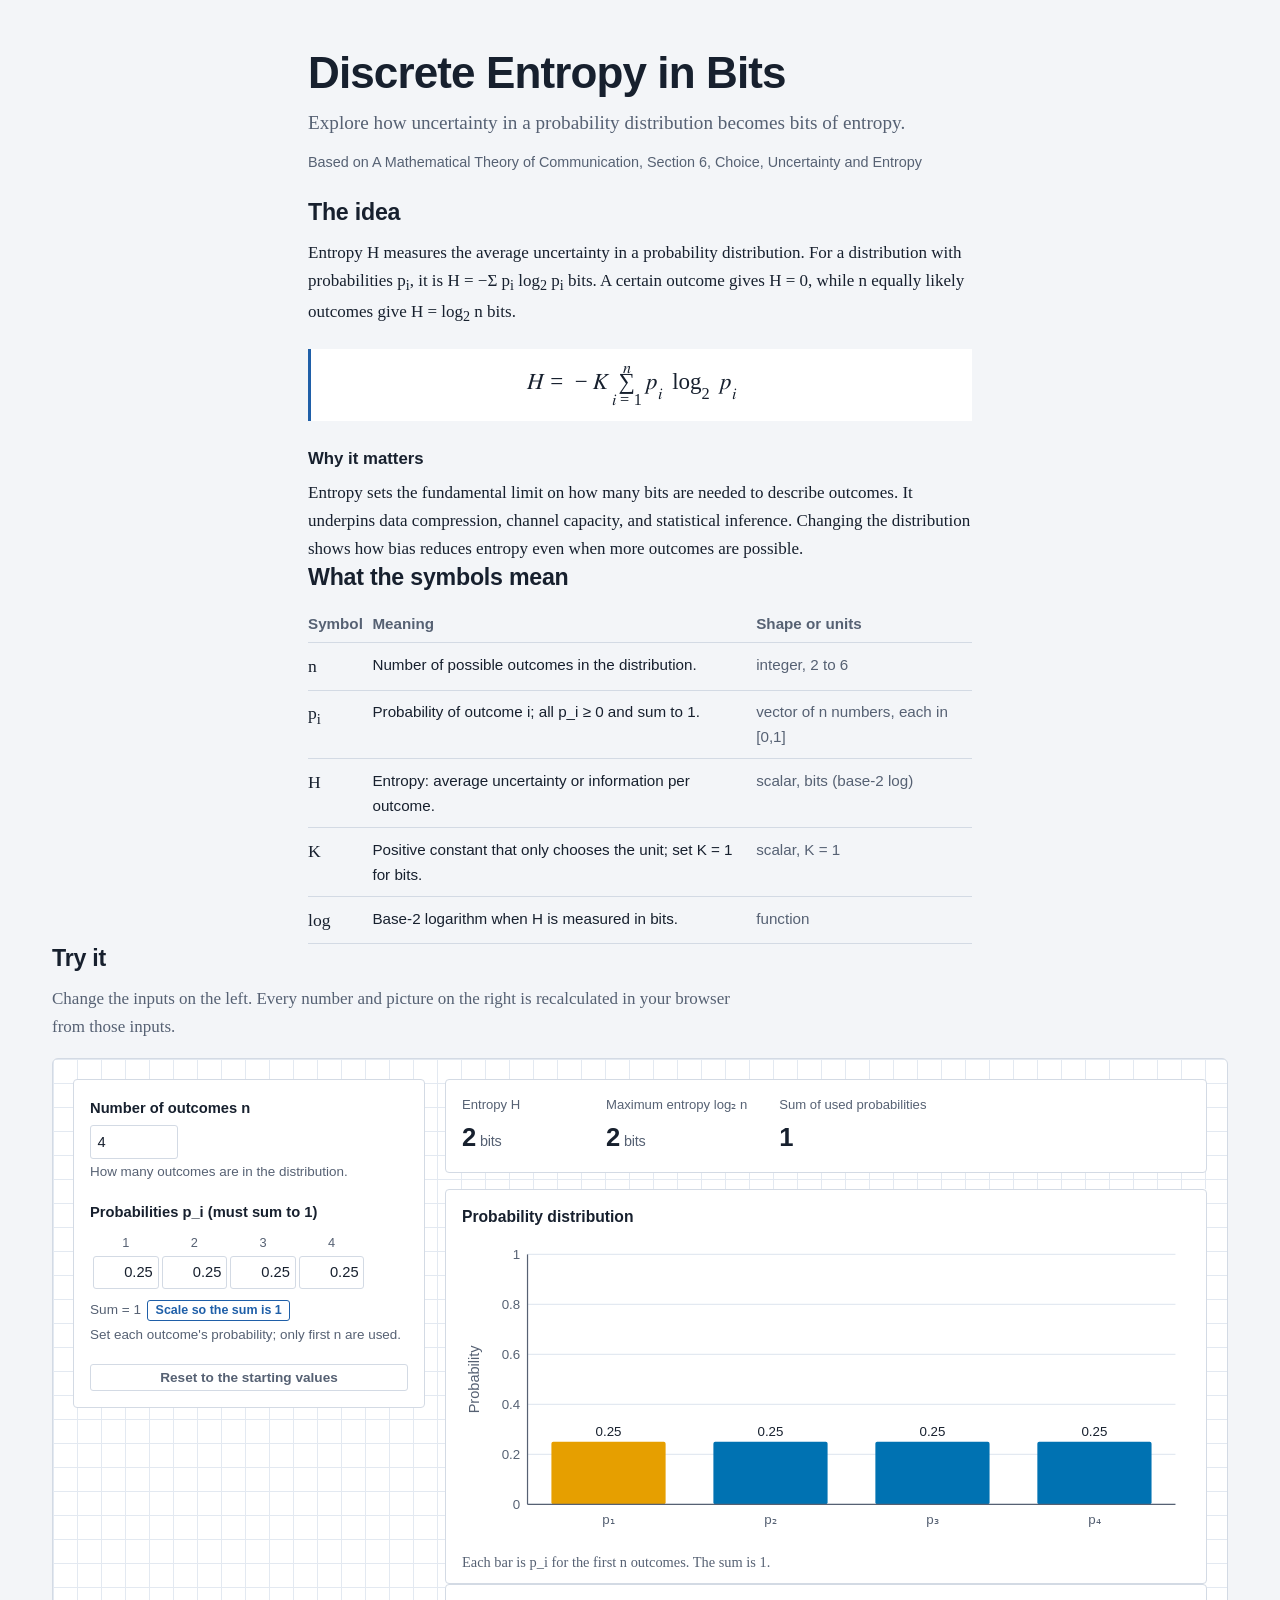
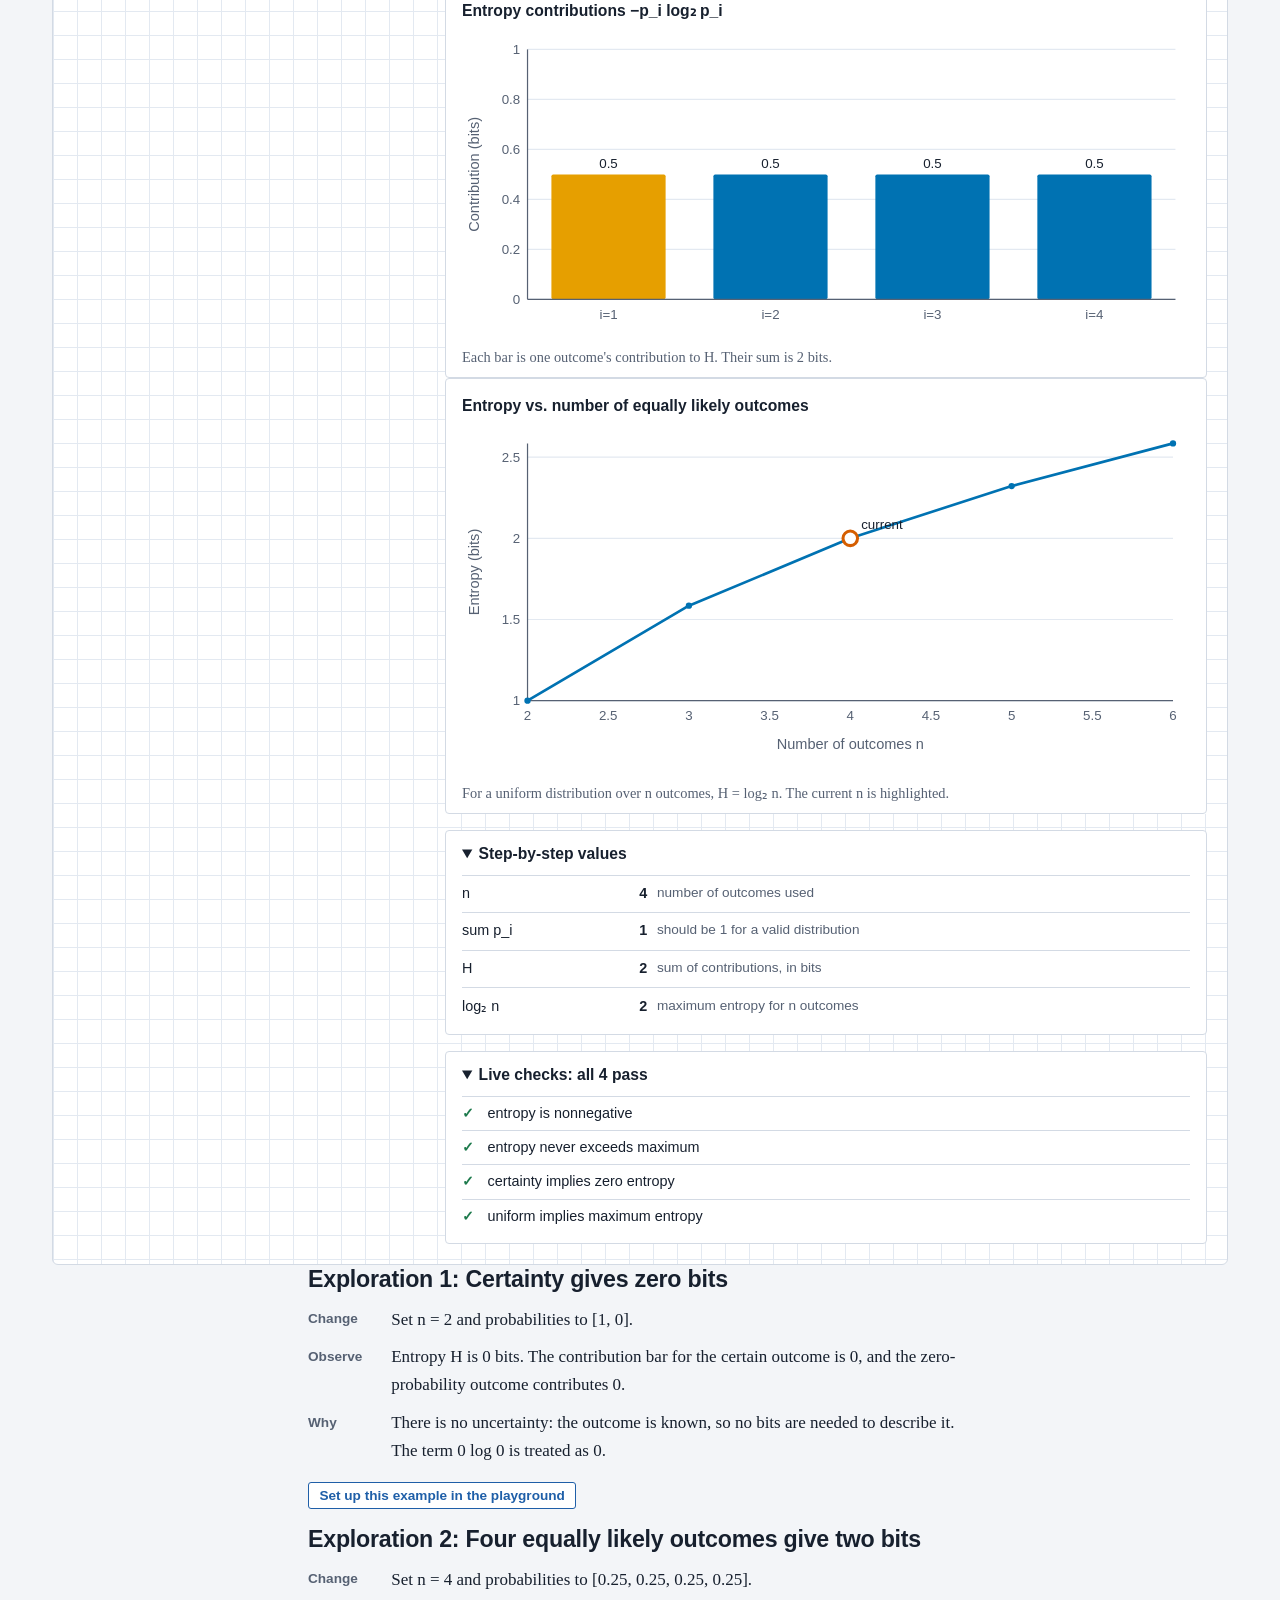
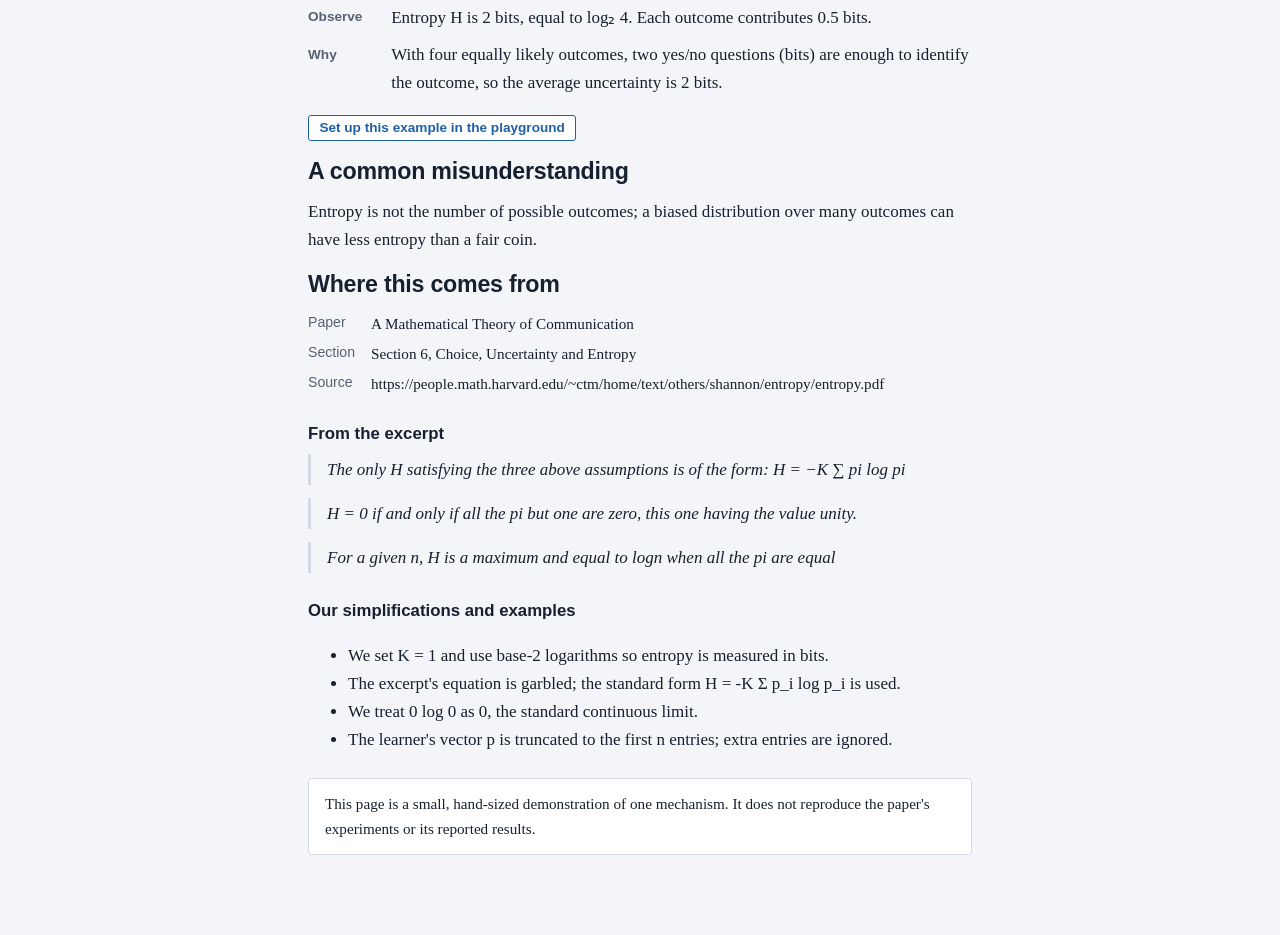
==== commit f070df2f: "docs: example pair regenerated by the final code (copied unchanged) Co-Authored-By: Claude Opus 5.5 " ====
--- a/examples/entropy/index.html
+++ b/examples/entropy/index.html
@@ -3,7 +3,7 @@
 <head>
 <meta charset="utf-8">
 <meta name="viewport" content="width=device-width, initial-scale=1">
-<title>Entropy of a Discrete Distribution</title>
+<title>Discrete Entropy in Bits</title>
 <style>
 :root {
   --paper: #f3f5f8;
@@ -172,6 +172,10 @@
 .inter td { border-top: 1px solid var(--rule); padding: .4rem .6rem .4rem 0; vertical-align: top; }
 .inter td.v { text-align: right; white-space: nowrap; font-weight: 600; border-radius: 3px; }
 .inter td.n { color: var(--muted); font-size: .85rem; }
+@media (max-width: 52rem) {
+  .inter td.v { white-space: normal; overflow-wrap: anywhere; }
+  .inter td.n { min-width: 6rem; }
+}
 .inter .mini { margin-left: auto; }
 .inter .mini td { border: 0; padding: 0 0 0 .7rem; font-weight: 600; }
 .checks { list-style: none; padding: 0; margin: .5rem 0 0; font-size: .9rem; }
@@ -251,7 +255,7 @@
         <div id="visuals"></div>
         <details class="panel" id="intermediates-panel" open>
           <summary>Step-by-step values</summary>
-          <table class="inter"><tbody id="intermediates"></tbody></table>
+          <div class="mwrap"><table class="inter"><tbody id="intermediates"></tbody></table></div>
         </details>
         <details class="panel" id="checks-panel" open>
           <summary id="checks-summary">Live checks</summary>
@@ -283,42 +287,40 @@
 
 <noscript><p class="wrap">This explainer needs JavaScript to calculate its values. Turn JavaScript on and reload the page.</p></noscript>
 
-<script type="application/json" id="spec">{"title":"Entropy of a Discrete Distribution","subtitle":"Change probabilities and outcomes to see how Shannon entropy measures average uncertainty in bits.","meta":{"paper_title":"A Mathematical Theory of Communication","section_label":"Section 6, Choice, Uncertainty and Entropy","equation_label":"Theorem 2","source_url":"https://people.math.harvard.edu/~ctm/home/text/others/shannon/entropy/entropy.pdf","audience":"engineering undergraduate"},"sections":{"idea":{"what":"Shannon entropy H is a number that measures the average uncertainty in a discrete probability distribution. For each outcome i with probability p<sub>i<\/sub>, the term −p<sub>i<\/sub> log<sub>2<\/sub> p<sub>i<\/sub> is its contribution; summing these gives H in bits. A certain outcome has H = 0, while n equally likely outcomes give H = log<sub>2<\/sub> n.","why":"Entropy sets the fundamental limit on how much a message can be compressed without loss. It also appears in statistical mechanics and machine learning as a measure of disorder or information. Knowing how probabilities shape H helps you reason about coding, data, and uncertainty."},"equation":"<math display=\"block\"><mi>H<\/mi><mo>=<\/mo><mo>−<\/mo><mi>K<\/mi><munderover><mo>∑<\/mo><mrow><mi>i<\/mi><mo>=<\/mo><mn>1<\/mn><\/mrow><mi>n<\/mi><\/munderover><msub><mi>p<\/mi><mi>i<\/mi><\/msub><msub><mo>log<\/mo><mrow><\/mrow><\/msub><msub><mi>p<\/mi><mi>i<\/mi><\/msub><\/math>","symbols":[{"symbol":"n","meaning":"number of possible outcomes","shape":"integer ≥ 2"},{"symbol":"p_i","meaning":"probability of outcome i","shape":"vector length n, entries ≥ 0, sum = 1"},{"symbol":"K","meaning":"positive constant setting the unit; K=1 for bits","shape":"scalar"},{"symbol":"H","meaning":"entropy, average uncertainty","shape":"scalar, bits when K=1 and log base 2"},{"symbol":"log","meaning":"logarithm base 2 when measuring bits","shape":"function"}],"explorations":[{"title":"Certainty gives zero bits","change":"Set Number of outcomes to 3 and make one probability 1 and the others 0.","observe":"The entropy H drops to 0 bits even though three outcomes are listed.","why":"If one outcome is certain, there is no uncertainty, so −p log₂ p is 0 for every outcome.","preset":{"n":3,"p":[1,0,0]}},{"title":"Four equally likely outcomes give two bits","change":"Set Number of outcomes to 4 and make all probabilities equal.","observe":"The entropy H becomes exactly 2 bits, matching log₂ 4.","why":"For n equally likely outcomes, H = log₂ n, the maximum possible entropy for that n.","preset":{"n":4,"p":[0.25,0.25,0.25,0.25]}}],"limitation":{"kind":"misconception","text":"Entropy is not the number of outcomes; it depends on their probabilities and is zero when one outcome is certain."}},"controls":[{"id":"n","type":"number","label":"Number of outcomes","help":"How many possible results the distribution has.","min":2,"max":6,"step":1,"default":3},{"id":"p","type":"vector","label":"Probabilities (will be normalized)","help":"Relative weights for each outcome; they are rescaled to sum to 1.","length_from":"n","normalize":true,"default":[0.5,0.3333333333333333,0.16666666666666666],"min":0,"max":1,"step":0.01}],"outputs":[{"key":"entropy_bits","label":"Entropy H","decimals":4,"unit":"bits"},{"key":"max_entropy_bits","label":"Maximum entropy log₂ n","decimals":4,"unit":"bits"}],"visuals":[{"type":"bar","title":"Normalized probabilities","caption":"Each bar is p<sub>i<\/sub> after normalization. Certainty means one bar at 1 and the rest at 0.","values":"normalized_p","labels":["1","2","3","4","5","6"],"highlight":"max","y_label":"Probability","y_min":0,"y_max":1,"decimals":3},{"type":"bar","title":"Entropy contributions −pᵢ log₂ pᵢ","caption":"Each bar is one outcome's contribution to H. Their sum is {outputs.entropy_bits:4} bits.","values":"contributions","labels":["1","2","3","4","5","6"],"highlight":"max","y_label":"Contribution (bits)","y_min":0,"y_max":1,"decimals":3}],"invariants":[{"name":"entropy nonnegative","js":"out.entropy_bits >= -1e-12"},{"name":"entropy at most log2 n","js":"out.entropy_bits <= out.max_entropy_bits + 1e-12"},{"name":"certainty implies zero entropy","js":"!out.is_certain || Math.abs(out.entropy_bits) < 1e-12"},{"name":"uniformity implies maximum entropy","js":"!out.is_uniform || Math.abs(out.entropy_bits - out.max_entropy_bits) < 1e-12"}],"grounding":{"from_excerpt":["The only H satisfying the three above assumptions is of the form: H = −K ∑ pi log pi","H = 0 if and only if all the pi but one are zero, this one having the value unity.","We shall call H = ∑ pi log pi the entropy of the set of probabilities"],"our_simplifications":["We use K=1 and log base 2 so entropy is in bits.","We normalize user probabilities automatically; Shannon assumes they already sum to 1.","We treat 0 log 0 as 0, the standard continuous limit.","If all probabilities are zero, we fall back to a uniform distribution to keep the demo defined."]}}</script>
+<script type="application/json" id="spec">{"title":"Discrete Entropy in Bits","subtitle":"Explore how uncertainty in a probability distribution becomes bits of entropy.","meta":{"paper_title":"A Mathematical Theory of Communication","section_label":"Section 6, Choice, Uncertainty and Entropy","equation_label":"","source_url":"https://people.math.harvard.edu/~ctm/home/text/others/shannon/entropy/entropy.pdf","audience":"engineering undergraduate"},"sections":{"idea":{"what":"Entropy H measures the average uncertainty in a probability distribution. For a distribution with probabilities p<sub>i<\/sub>, it is H = −Σ p<sub>i<\/sub> log<sub>2<\/sub> p<sub>i<\/sub> bits. A certain outcome gives H = 0, while n equally likely outcomes give H = log<sub>2<\/sub> n bits.","why":"Entropy sets the fundamental limit on how many bits are needed to describe outcomes. It underpins data compression, channel capacity, and statistical inference. Changing the distribution shows how bias reduces entropy even when more outcomes are possible."},"equation":"<math display=\"block\"><mi>H<\/mi><mo>=<\/mo><mo>−<\/mo><mi>K<\/mi><munderover><mo>∑<\/mo><mrow><mi>i<\/mi><mo>=<\/mo><mn>1<\/mn><\/mrow><mi>n<\/mi><\/munderover><msub><mi>p<\/mi><mi>i<\/mi><\/msub><msub><mo>log<\/mo><mn>2<\/mn><\/msub><msub><mi>p<\/mi><mi>i<\/mi><\/msub><\/math>","symbols":[{"symbol":"n","meaning":"Number of possible outcomes in the distribution.","shape":"integer, 2 to 6"},{"symbol":"p<sub>i<\/sub>","meaning":"Probability of outcome i; all p_i ≥ 0 and sum to 1.","shape":"vector of n numbers, each in [0,1]"},{"symbol":"H","meaning":"Entropy: average uncertainty or information per outcome.","shape":"scalar, bits (base-2 log)"},{"symbol":"K","meaning":"Positive constant that only chooses the unit; set K = 1 for bits.","shape":"scalar, K = 1"},{"symbol":"log","meaning":"Base-2 logarithm when H is measured in bits.","shape":"function"}],"explorations":[{"title":"Certainty gives zero bits","change":"Set n = 2 and probabilities to [1, 0].","observe":"Entropy H is 0 bits. The contribution bar for the certain outcome is 0, and the zero-probability outcome contributes 0.","why":"There is no uncertainty: the outcome is known, so no bits are needed to describe it. The term 0 log 0 is treated as 0.","preset":{"n":2,"p":[1,0]}},{"title":"Four equally likely outcomes give two bits","change":"Set n = 4 and probabilities to [0.25, 0.25, 0.25, 0.25].","observe":"Entropy H is 2 bits, equal to log₂ 4. Each outcome contributes 0.5 bits.","why":"With four equally likely outcomes, two yes/no questions (bits) are enough to identify the outcome, so the average uncertainty is 2 bits.","preset":{"n":4,"p":[0.25,0.25,0.25,0.25]}}],"limitation":{"kind":"misconception","text":"Entropy is not the number of possible outcomes; a biased distribution over many outcomes can have less entropy than a fair coin."}},"controls":[{"id":"n","type":"number","label":"Number of outcomes n","help":"How many outcomes are in the distribution.","min":2,"max":6,"step":1,"default":4},{"id":"p","type":"vector","label":"Probabilities p_i (must sum to 1)","help":"Set each outcome's probability; only first n are used.","length_from":"n","normalize":true,"default":[0.25,0.25,0.25,0.25],"min":0,"max":1,"step":0.01}],"outputs":[{"key":"entropy_bits","label":"Entropy H","decimals":3,"unit":"bits"},{"key":"max_entropy_bits","label":"Maximum entropy log₂ n","decimals":3,"unit":"bits"},{"key":"sum_p","label":"Sum of used probabilities","decimals":3,"unit":""}],"visuals":[{"type":"bar","title":"Probability distribution","caption":"Each bar is p_i for the first n outcomes. The sum is {outputs.sum_p:3}.","values":"state.p","labels":["p₁","p₂","p₃","p₄","p₅","p₆"],"highlight":"max","y_label":"Probability","y_min":0,"y_max":1,"decimals":3},{"type":"bar","title":"Entropy contributions −p_i log₂ p_i","caption":"Each bar is one outcome's contribution to H. Their sum is {outputs.entropy_bits:3} bits.","values":"outputs.contributions","labels":["i=1","i=2","i=3","i=4","i=5","i=6"],"highlight":"max","y_label":"Contribution (bits)","y_min":0,"y_max":1,"decimals":3},{"type":"line","title":"Entropy vs. number of equally likely outcomes","caption":"For a uniform distribution over n outcomes, H = log₂ n. The current n is highlighted.","series":[{"x":[2,3,4,5,6],"y":[1,1.584962500721156,2,2.321928094887362,2.584962500721156],"label":"log₂ n"}],"points":[{"x":"state.n","y":"outputs.entropy_bits","label":"current"}],"x_label":"Number of outcomes n","y_label":"Entropy (bits)"}],"invariants":[{"name":"entropy is nonnegative","js":"out.entropy_bits >= -1e-9"},{"name":"entropy never exceeds maximum","js":"out.entropy_bits <= out.max_entropy_bits + 1e-9"},{"name":"certainty implies zero entropy","js":"!out.certainty_flag || Math.abs(out.entropy_bits) < 1e-9"},{"name":"uniform implies maximum entropy","js":"!out.uniform_flag || Math.abs(out.entropy_bits - out.max_entropy_bits) < 1e-9"}],"grounding":{"from_excerpt":["The only H satisfying the three above assumptions is of the form: H = −K ∑ pi log pi","H = 0 if and only if all the pi but one are zero, this one having the value unity.","For a given n, H is a maximum and equal to logn when all the pi are equal"],"our_simplifications":["We set K = 1 and use base-2 logarithms so entropy is measured in bits.","The excerpt's equation is garbled; the standard form H = -K Σ p_i log p_i is used.","We treat 0 log 0 as 0, the standard continuous limit.","The learner's vector p is truncated to the first n entries; extra entries are ignored."]}}</script>
 <script>
 (function () {
 "use strict";
 try {
 function compute(state) {
   const n = Math.max(2, Math.min(6, Math.round(state.n)));
-  let raw = Array.isArray(state.p) ? state.p.slice(0, n) : [];
+  const raw = Array.isArray(state.p) ? state.p.slice(0, n) : [];
   while (raw.length < n) raw.push(0);
-  raw = raw.map(v => (typeof v === 'number' && isFinite(v) && v > 0) ? v : 0);
-  let sum = raw.reduce((a, b) => a + b, 0);
-  let normalized_p;
-  if (sum <= 0) {
-    normalized_p = Array(n).fill(1 / n);
-  } else {
-    normalized_p = raw.map(v => v / sum);
-  }
-  const contributions = normalized_p.map(p => p > 0 ? -p * Math.log2(p) : 0);
+  const p_used = raw.map(x => {
+    const v = Number(x);
+    return Number.isFinite(v) && v > 0 ? v : 0;
+  });
+  const sum_p = p_used.reduce((a, b) => a + b, 0);
+  const contributions = p_used.map(p => p > 0 ? -p * Math.log2(p) : 0);
   const entropy_bits = contributions.reduce((a, b) => a + b, 0);
   const max_entropy_bits = Math.log2(n);
-  const is_certain = normalized_p.some(p => Math.abs(p - 1) < 1e-12);
-  const is_uniform = normalized_p.every(p => Math.abs(p - 1 / n) < 1e-12);
+  const certainty_flag = p_used.some(p => Math.abs(p - 1) < 1e-9) && p_used.filter(p => p > 0).length === 1;
+  const uniform_flag = p_used.every(p => Math.abs(p - 1 / n) < 1e-3);
   return {
     outputs: {
-      normalized_p,
+      p_used,
+      sum_p,
       contributions,
       entropy_bits,
       max_entropy_bits,
-      is_certain,
-      is_uniform
+      certainty_flag,
+      uniform_flag
     },
     intermediates: [
-      { label: 'Number of outcomes n', value: n, note: 'size of the distribution' },
-      { label: 'Sum of raw probabilities', value: sum, note: 'used for normalization' },
-      { label: 'Entropy H', value: entropy_bits, note: 'sum of contributions, in bits' },
-      { label: 'Maximum entropy log₂ n', value: max_entropy_bits, note: 'attained when all pᵢ = 1/n' }
+      { label: 'n', value: n, note: 'number of outcomes used' },
+      { label: 'sum p_i', value: sum_p, note: 'should be 1 for a valid distribution' },
+      { label: 'H', value: entropy_bits, note: 'sum of contributions, in bits' },
+      { label: 'log₂ n', value: max_entropy_bits, note: 'maximum entropy for n outcomes' }
     ],
     checks: []
   };
@@ -406,7 +408,13 @@
   }
   var ctx = { outputs: {}, state: state };
   function resolve(ref) {
-    if (typeof ref === "string" && /^(outputs|state)\.[\w.]+$/.test(ref)) return path(ctx, ref);
+    if (typeof ref !== "string") return ref;
+    if (/^(outputs|state)\.[\w.]+$/.test(ref)) return path(ctx, ref);
+    // a bare name ("xhat") means an output of that name, else an input of that name
+    if (/^[A-Za-z_][\w]*$/.test(ref)) {
+      if (ctx.outputs && Object.prototype.hasOwnProperty.call(ctx.outputs, ref)) return ctx.outputs[ref];
+      if (Object.prototype.hasOwnProperty.call(state, ref)) return state[ref];
+    }
     return ref;
   }
   function num(ref, dflt) {
@@ -415,8 +423,14 @@
     return isNum(v) && isFinite(v) ? v : dflt;
   }
   function template(s, d) {
-    return String(s == null ? "" : s).replace(/\{((?:outputs|state)\.[\w.]+)(?::(\d))?\}/g,
-      function (_, p, dd) { return fmt(path(ctx, p), dd === undefined ? d : Number(dd)); });
+    // {outputs.key:2}, {state.id} or a bare {key} naming an output/input; other braces stay as written
+    return String(s == null ? "" : s).replace(/\{([A-Za-z_][\w]*(?:\.[\w.]+)?)(?::(\d))?\}/g,
+      function (m, p, dd) {
+        var dec = dd === undefined ? d : Number(dd);
+        if (/^(outputs|state)\./.test(p)) return fmt(path(ctx, p), dec);
+        var v = resolve(p);
+        return (typeof v === "number" || Array.isArray(v) || typeof v === "boolean") ? fmt(v, dec) : m;
+      });
   }
   function reduceMotion() {
     return window.matchMedia && window.matchMedia("(prefers-reduced-motion: reduce)").matches;
@@ -742,13 +756,24 @@
   }
 
   function barChart(v) {
+    var autoLabels = null;
     var series = seriesList(v).map(function (s) {
       var vals = resolve(s.values || s.y || s.source);
+      if (Array.isArray(vals)) vals = vals.map(function (x) { return typeof x === "string" ? resolve(x) : x; });
+      if (Array.isArray(vals) && vals.some(Array.isArray)) {   // a matrix: one bar per cell
+        var flat = [], names = [];
+        vals.forEach(function (row, i) {
+          (Array.isArray(row) ? row : [row]).forEach(function (x, j) { flat.push(x); names.push("r" + (i + 1) + "\u00b7c" + (j + 1)); });
+        });
+        vals = flat; autoLabels = names;
+      }
       return { label: s.label, vals: Array.isArray(vals) ? vals : (isNum(vals) ? [vals] : []) };
     });
     var n = Math.max.apply(null, series.map(function (s) { return s.vals.length; }).concat([0]));
     if (!n) return frame(v.title, v.caption, el("p", { cls: "note", text: "No values to show." }));
     var labels = resolve(v.labels);
+    if (Array.isArray(labels)) labels = labels.map(function (x) { var r = resolve(x); return (typeof r === "string" || isNum(r)) ? r : x; });
+    if (autoLabels && !(Array.isArray(labels) && labels.length === n)) labels = autoLabels;
     var all = [];
     series.forEach(function (s) { s.vals.forEach(function (x) { if (isNum(x) && isFinite(x)) all.push(x); }); });
     var lo = isNum(v.y_min) ? v.y_min : Math.min(0, Math.min.apply(null, all.concat([0])));
